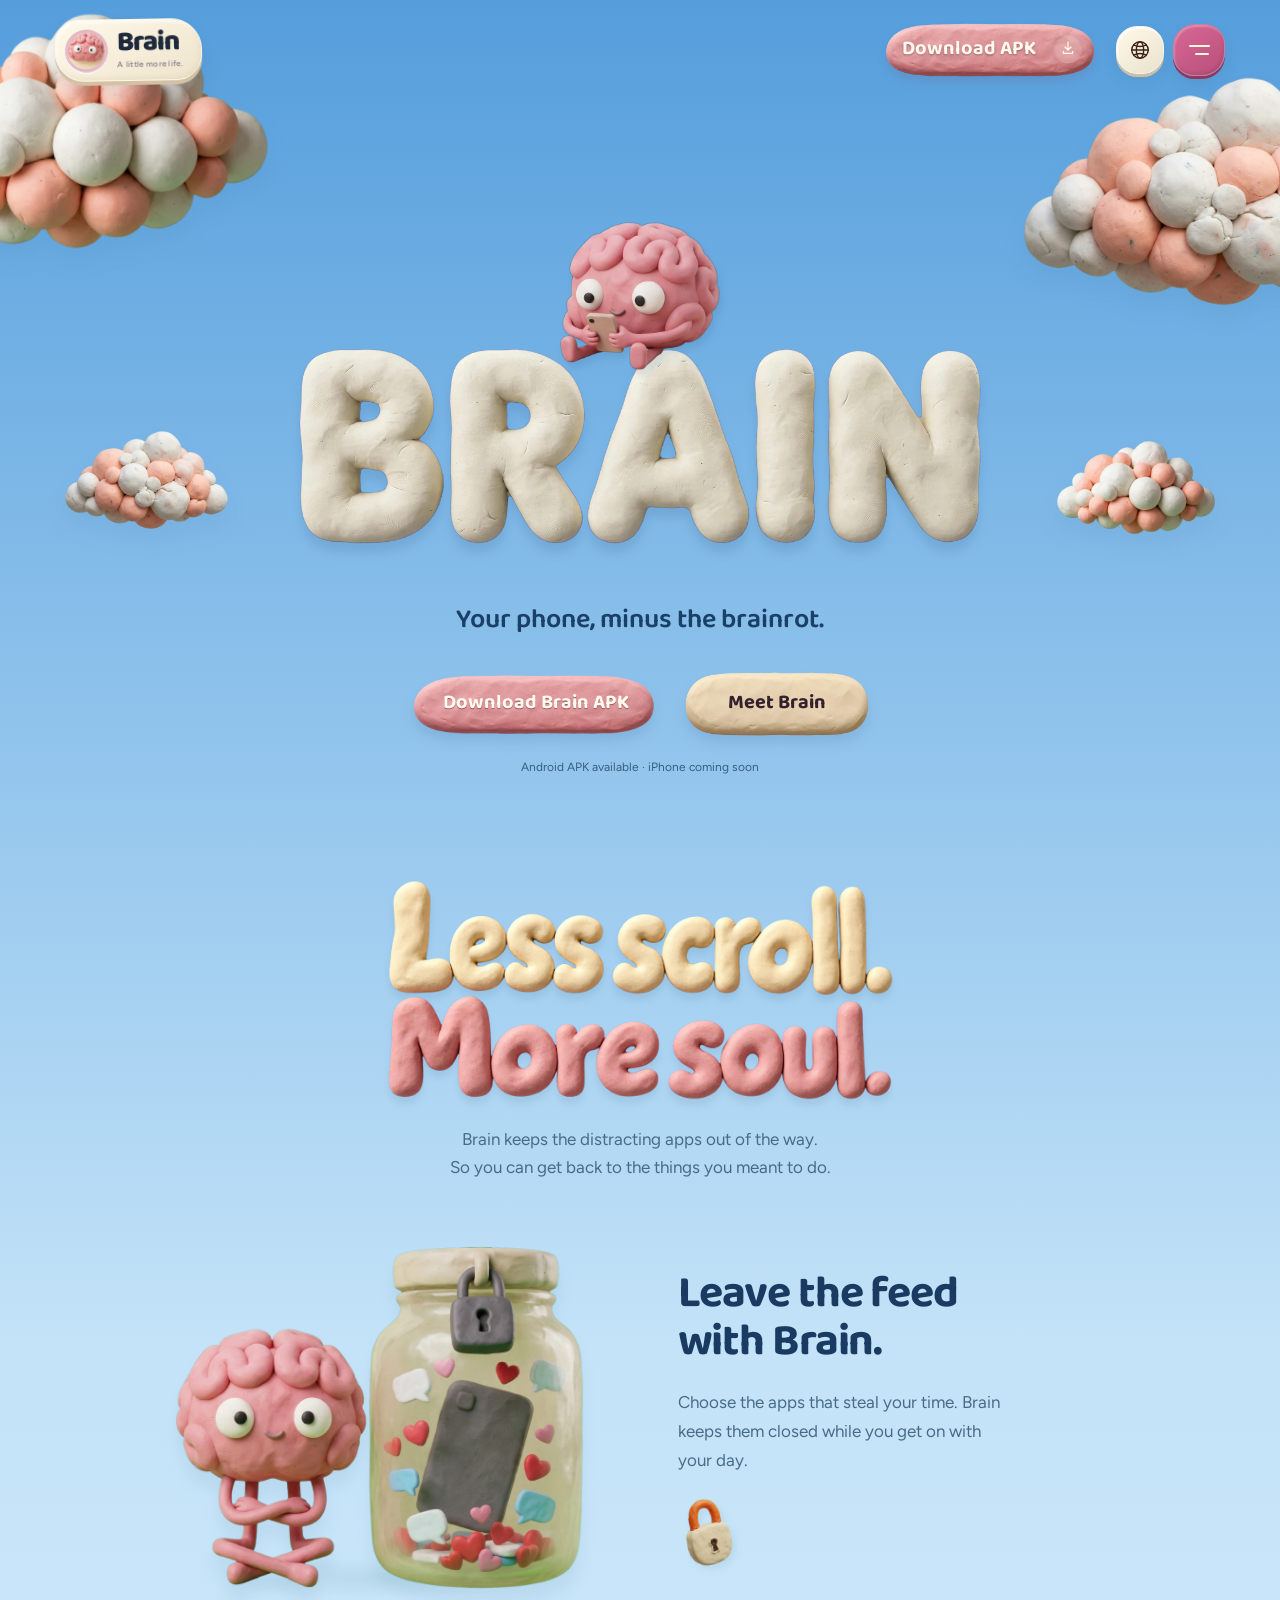
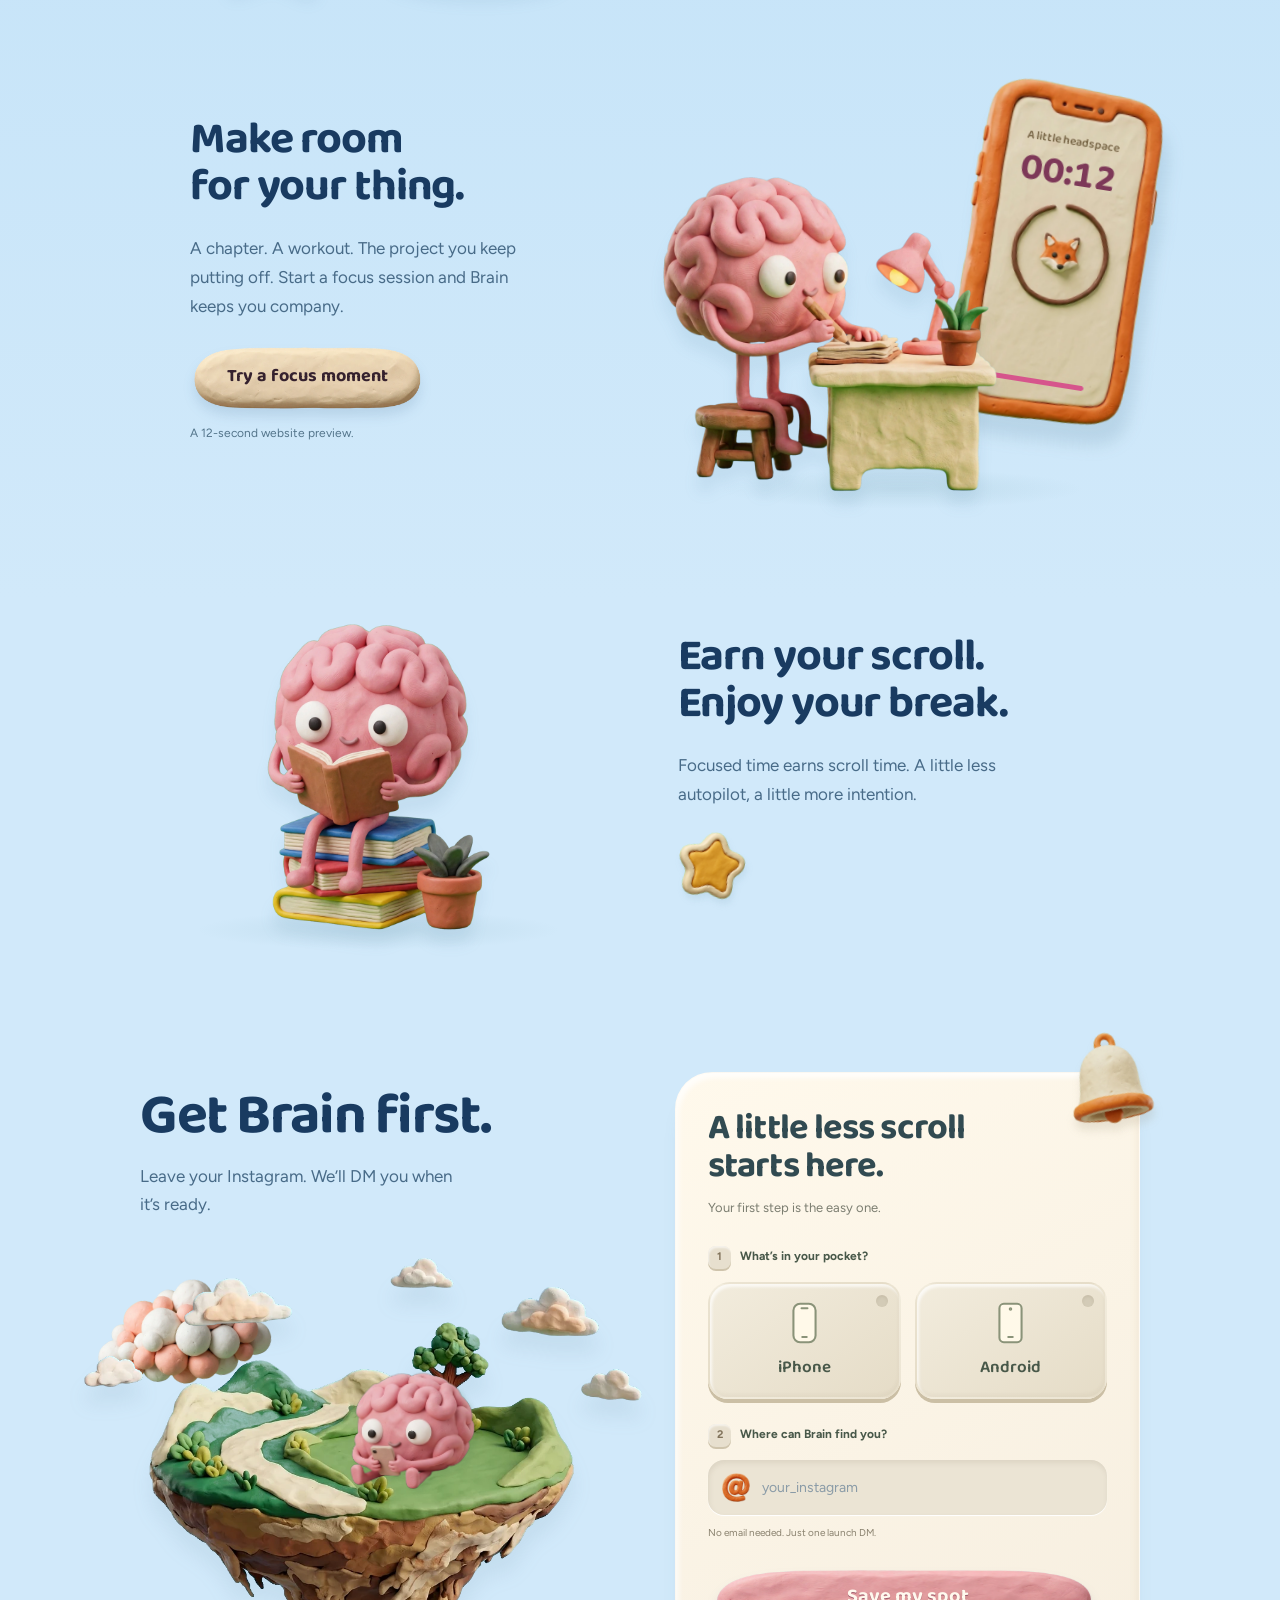
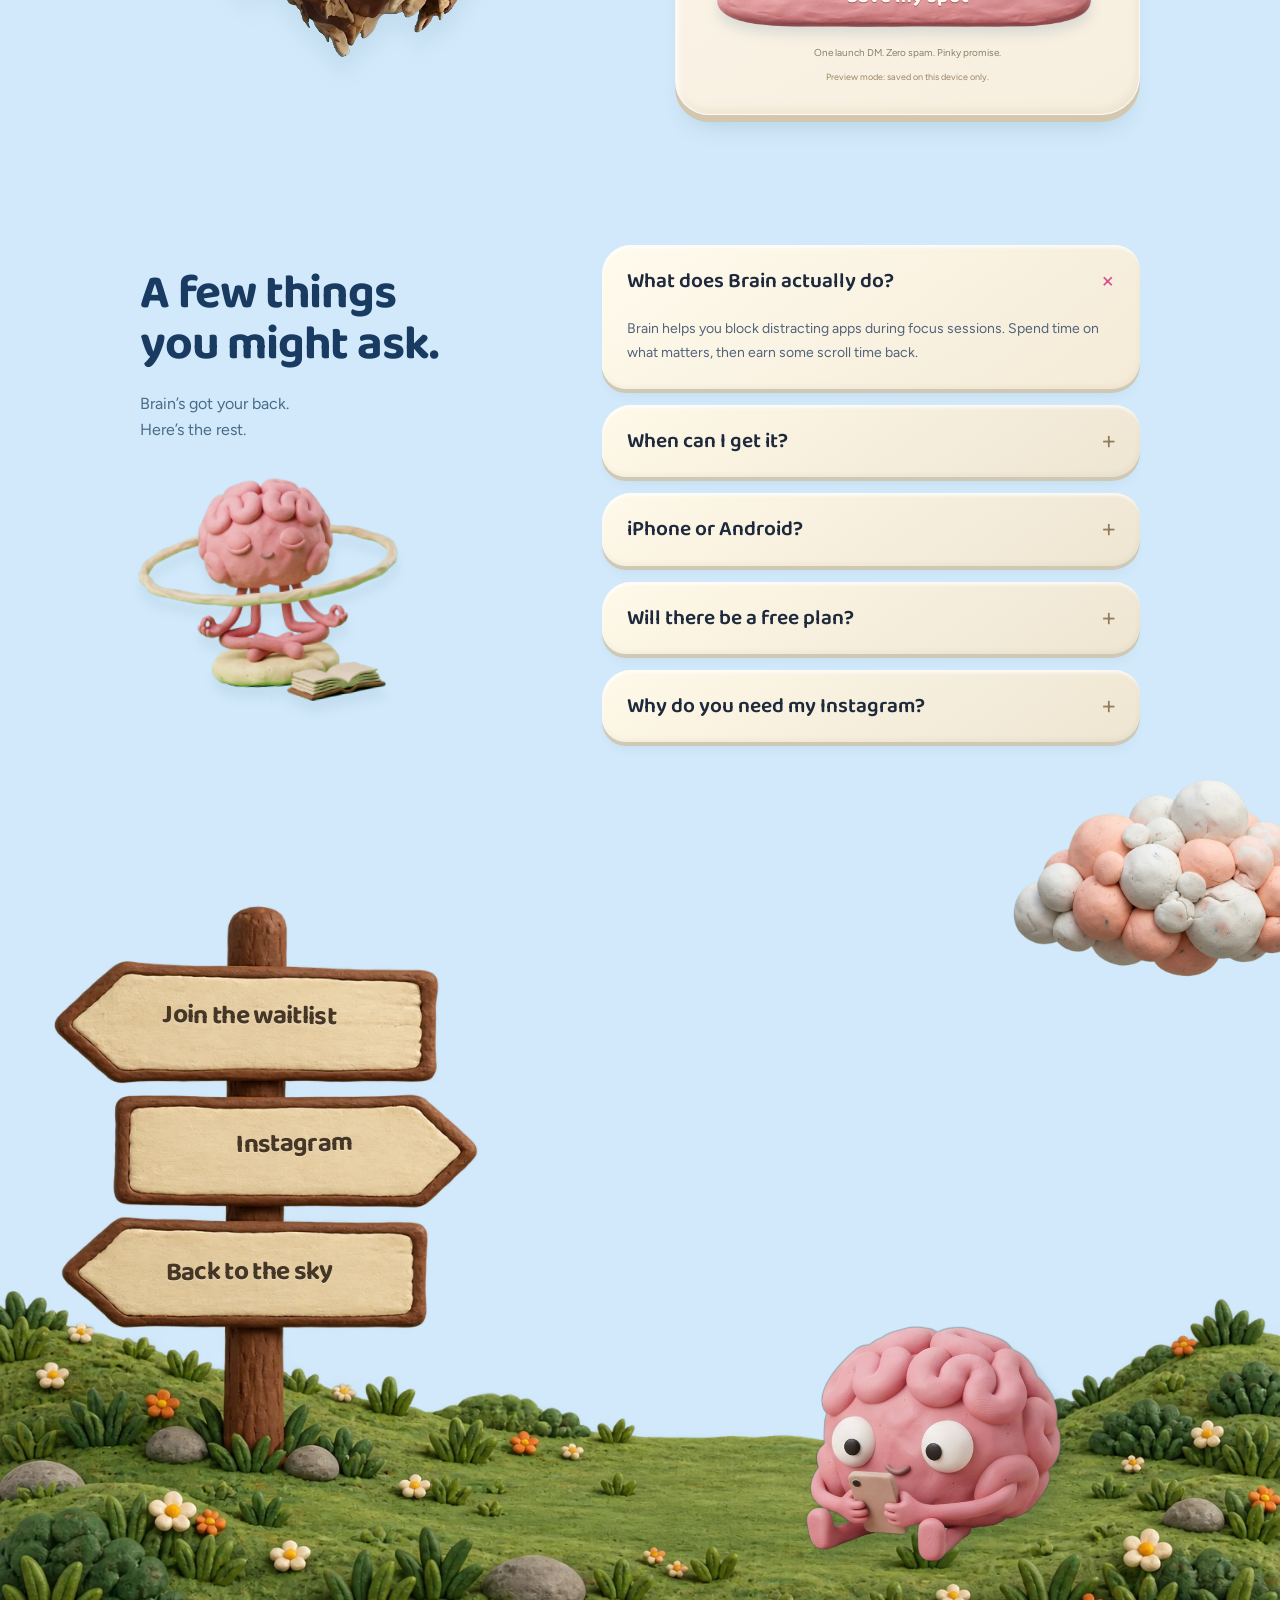
==== brain/index.html @ f7fd5a9a "Add Brain site and Android download page" ====
<!doctype html>
<html lang="en">
<head>
  <meta charset="utf-8">
  <meta name="viewport" content="width=device-width, initial-scale=1, viewport-fit=cover">
  <meta name="theme-color" content="#559edc">
  <title>Brain — Your phone, minus the brainrot.</title>
  <meta name="description" content="Meet Brain, your cute clay companion for mindful phone use. Keep your brain clean, put distracting apps away, and earn your scroll time back.">
  <link rel="icon" href="favicon.ico" sizes="16x16 32x32 48x48">
  <link rel="icon" type="image/png" sizes="32x32" href="assets/favicon-32.png">
  <link rel="icon" type="image/png" sizes="16x16" href="assets/favicon-16.png">
  <link rel="apple-touch-icon" sizes="180x180" href="assets/apple-touch-icon.png">
  <link rel="manifest" href="site.webmanifest">
  <link rel="alternate" hreflang="en" href="index.html">
  <link rel="alternate" hreflang="ar" href="ar.html">
  <meta property="og:type" content="website">
  <meta property="og:site_name" content="Brain">
  <meta property="og:title" content="Brain — Less scroll. More soul.">
  <meta property="og:description" content="Meet your clay companion for mindful phone use. Put distracting apps away, keep your brain clean, and earn your scroll time back.">
  <meta property="og:locale" content="en_US">
  <meta property="og:locale:alternate" content="ar_QA">
  <meta property="og:image" content="assets/opengraph-lets-make-it-more-pro-for-the-brain-pose.jpg">
  <meta property="og:image:type" content="image/jpeg">
  <meta property="og:image:width" content="1200">
  <meta property="og:image:height" content="630">
  <meta property="og:image:alt" content="Brain, a smiling clay companion, beside the words Less scroll. More soul. on a sky blue background.">
  <meta name="twitter:card" content="summary_large_image">
  <meta name="twitter:title" content="Brain — Less scroll. More soul.">
  <meta name="twitter:description" content="Your phone, minus the brainrot. Meet your clay companion for mindful phone use.">
  <meta name="twitter:image" content="assets/opengraph-lets-make-it-more-pro-for-the-brain-pose.jpg">
  <link rel="preconnect" href="https://fonts.googleapis.com">
  <link rel="preconnect" href="https://fonts.gstatic.com" crossorigin>
  <link href="https://fonts.googleapis.com/css2?family=Baloo+2:wght@600;700;800&family=Baloo+Bhaijaan+2:wght@600;700;800&family=Noto+Sans+Arabic:wght@400;500;600;700&family=Figtree:wght@400;500;600;700&display=swap" rel="stylesheet">
  <link rel="preload" as="image" href="assets/BRAIN_cutout.png">
  <link rel="preload" as="image" href="assets/pose5.png">
  <link rel="preload" as="image" href="assets/button_pink.png">
  <link rel="preload" as="image" href="assets/button-cream.webp">
  <link rel="stylesheet" href="styles.css">
  <link rel="stylesheet" href="experience.css">
  <link rel="stylesheet" href="arabic.css">
  <link rel="stylesheet" href="navbar.css">
  <link rel="stylesheet" href="motion.css">
  <script src="locale.js" defer></script>
  <script src="app.js" defer></script>
</head>
<body>
<div class="language-wind" id="language-wind" aria-hidden="true"><i></i><i></i><i></i><i></i><i></i><i></i><b></b><b></b><b></b></div>
<a class="skip-link" href="#main">Skip to content</a>
<header class="top-nav" id="site-nav">
  <nav class="nav-shell" aria-label="Main navigation">
    <a class="nav-brand" href="#main"><span class="nav-portrait"><img src="assets/brain-avatar.png" alt="" width="56" height="56"></span><span class="nav-brand-copy"><span class="nav-brand-name">Brain</span><span class="nav-brand-note">A little more life.</span></span></a>
    <div class="nav-panel" id="nav-panel">
      <div class="nav-menu-intro"><span>Good things this way.</span><img src="assets/clay-reward.webp" alt="" width="34" height="34"></div>
      <div class="nav-links">
        <a href="#how"><img class="nav-link-art" src="assets/brain-guard.png" alt="" width="60" height="60"><span>Meet Brain</span></a>
        <a href="#focus-preview"><img class="nav-link-art" src="assets/brain-focus.png" alt="" width="60" height="60"><span>Try focus</span></a>
        <a href="#faq"><img class="nav-link-art" src="assets/brain-meditate-fixed.png" alt="" width="60" height="60"><span>Questions</span></a>
        <a href="../download/"><img class="nav-link-art" src="assets/brain-avatar.png" alt="" width="60" height="60"><span>Download for Android</span></a>
        <a class="nav-social" href="https://instagram.com/brainandpip" target="_blank" rel="noopener noreferrer"><img class="nav-link-art" src="assets/instagram_brain_clay.png" alt="" width="60" height="60"><span>Instagram</span><svg class="nav-external" viewBox="0 0 20 20" aria-hidden="true"><path d="M5 15 15 5M5 5h10v10"/></svg></a>
      </div>
      <a class="nav-cta" href="#join"><span>Join</span><svg viewBox="0 0 24 24" aria-hidden="true"><path d="M5 12h14m-6-6 6 6-6 6"/></svg></a>
      <p class="nav-menu-note"><span aria-hidden="true"></span>Android APK available · iPhone coming soon</p>
    </div>
    <a class="nav-cta nav-quick-join" href="../download/"><span>Download APK</span><svg viewBox="0 0 24 24" aria-hidden="true"><path d="M12 3v12m0 0 4.5-4.5M12 15l-4.5-4.5M5 17v3h14v-3"/></svg></a>
    <div class="nav-tools">
      <button class="language-switch" type="button" id="language-switch" aria-label="Switch to Arabic" title="Switch to Arabic"><svg viewBox="0 0 24 24" fill="none" stroke="currentColor" stroke-width="1.6" stroke-linecap="round" stroke-linejoin="round" aria-hidden="true"><circle cx="12" cy="12" r="9" fill="none" stroke="currentColor"/><ellipse cx="12" cy="12" rx="4" ry="9" fill="none" stroke="currentColor"/><path d="M3 12h18M5 6.5c4 2 10 2 14 0M5 17.5c4-2 10-2 14 0" fill="none" stroke="currentColor"/></svg></button>
      <button class="nav-toggle" id="nav-toggle" type="button" aria-expanded="false" aria-controls="nav-panel" aria-label="Menu"><span></span><span></span></button>
    </div>
  </nav>
</header>
<main id="main">
  <section class="intro" aria-labelledby="hero-title">
    <img class="intro-cloud cloud-a" src="assets/cloud1.webp" alt="" width="380" height="220">
    <img class="intro-cloud cloud-b" src="assets/cloud2.webp" alt="" width="380" height="220">
    <img class="intro-cloud cloud-c" src="assets/cloud2.webp" alt="" width="230" height="140">
    <img class="intro-cloud cloud-d" src="assets/cloud1.webp" alt="" width="230" height="140">
    <div class="intro-content">
      <div class="intro-scene">
        <img class="intro-brain" src="assets/pose5.png" alt="Brain, the smiling clay companion" width="560" height="723">
        <h1 id="hero-title"><img src="assets/BRAIN_cutout.png" alt="Brain" width="1142" height="384"></h1>
      </div>
      <p class="intro-line">Your phone, minus the brainrot.</p>
      <div class="intro-actions"><a class="clay-button pink" href="../download/">Download Brain APK</a><a class="clay-button cream" href="#how">Meet Brain</a></div>
      <p class="intro-platforms">Android APK available · iPhone coming soon</p>
    </div>
  </section>

  <section class="story wrap" id="how" aria-labelledby="how-title">
    <div class="story-heading reveal"><h2 class="story-clay-title" id="how-title"><span class="sr-only">Less scroll. More soul.</span><img src="assets/less_more_pink.png" alt="" width="1524" height="675" loading="eager" fetchpriority="low" decoding="async"></h2><p>Brain keeps the distracting apps out of the way.<br> So you can get back to the things you meant to do.</p></div>
    <article class="story-row reveal"><div class="story-art"><img src="assets/brain_jar_nobody.png" alt="Brain guarding a jar of phone distractions" width="867" height="732" loading="eager" fetchpriority="low" decoding="async"></div><div class="story-copy"><h3>Leave the feed<br> with Brain.</h3><p>Choose the apps that steal your time. Brain keeps them closed while you get on with your day.</p><img class="story-prop prop-lock" src="assets/clay-lock.webp" alt="" width="578" height="854" loading="eager" fetchpriority="low" decoding="async"></div></article>
    <article class="story-row story-reverse focus-story reveal" id="focus-preview">
      <div class="story-art focus-stage"><img class="focus-desk" src="assets/brain-focus.png" alt="Brain writing in a notebook at a clay desk" width="776" height="664" loading="eager" fetchpriority="low" decoding="async"><div class="demo-phone"><img src="assets/phone.webp" alt="A clay phone showing an illustrative focus preview" width="440" height="800" loading="eager" fetchpriority="low" decoding="async"><span class="phone-caption">A little headspace</span><output class="phone-time" id="focus-time" aria-live="off" aria-label="12 seconds remaining">00:12</output><div class="phone-progress" aria-hidden="true"><span id="focus-progress"></span></div></div></div>
      <div class="story-copy"><h3>Make room<br> for your thing.</h3><p>A chapter. A workout. The project you keep putting off. Start a focus session and Brain keeps you company.</p><button class="clay-button cream focus-button" id="focus-start" type="button">Try a focus moment</button><p class="focus-status" id="focus-status" role="status">A 12-second website preview.</p></div>
    </article>
    <article class="story-row reveal"><div class="story-art"><img src="assets/brain-read-final.png" alt="Brain taking a break with a book" width="928" height="676" loading="eager" fetchpriority="low" decoding="async"></div><div class="story-copy"><h3>Earn your scroll.<br> Enjoy your break.</h3><p>Focused time earns scroll time. A little less autopilot, a little more intention.</p><img class="story-prop prop-star" src="assets/clay-reward.webp" alt="" width="754" height="748" loading="eager" fetchpriority="low" decoding="async"></div></article>
  </section>

  <section class="join-section wrap" id="join" aria-labelledby="join-title">
    <div class="join-art" aria-hidden="true">
      <div class="parrot-guide">
        <div class="parrot-flight">
          <div class="parrot-sprite"></div>
        </div>
        <span class="parrot-spark spark-one">✦</span>
        <span class="parrot-spark spark-two">✧</span>
      </div>
      <img class="join-island" src="assets/hero-clay-world.webp" alt="" width="930" height="664" loading="eager" fetchpriority="low" decoding="async">
      <img class="join-brain" src="assets/pose5.png" alt="" width="690" height="918" loading="eager" fetchpriority="low" decoding="async">
      <img class="join-cloud" src="assets/cloud1.webp" alt="" width="380" height="220" loading="eager" fetchpriority="low" decoding="async">
    </div>
    <div class="join-heading reveal"><h2 id="join-title">Get Brain first.</h2><p>Leave your Instagram. We’ll DM you when it’s ready.</p></div>
    <div class="join-form join-card reveal">
      <img class="join-bell" src="assets/bell.webp" alt="" width="110" height="110" loading="eager" fetchpriority="low" decoding="async">
      <form id="wl" novalidate>
        <h3 class="join-card-title">A little less scroll<br> starts here.</h3>
        <p class="form-intro">Your first step is the easy one.</p>
        <fieldset class="platforms"><legend><span class="field-number">1</span> What’s in your pocket?</legend>
          <label class="platform"><input type="radio" name="platform" value="ios" required><span class="platform-surface"><svg viewBox="0 0 42 58" aria-hidden="true"><rect x="6" y="3" width="30" height="52" rx="9"/><path d="M17 9h8M18 48h6"/></svg><span>iPhone</span><span class="radio-mark" aria-hidden="true"></span></span></label>
          <label class="platform"><input type="radio" name="platform" value="android" required><span class="platform-surface"><svg viewBox="0 0 42 58" aria-hidden="true"><rect x="6" y="3" width="30" height="52" rx="6"/><circle cx="21" cy="10" r="1"/><path d="M18 48h6"/></svg><span>Android</span><span class="radio-mark" aria-hidden="true"></span></span></label>
        </fieldset>
        <label class="field-label" for="ig"><span class="field-number">2</span> Where can Brain find you?</label>
        <div class="handle"><img src="assets/at.webp" alt="" width="42" height="42" loading="eager" fetchpriority="low" decoding="async"><input id="ig" dir="ltr" name="instagram" type="text" autocomplete="off" autocapitalize="off" spellcheck="false" maxlength="31" placeholder="your_instagram" aria-describedby="hint" required></div>
        <p class="hint" id="hint" aria-live="polite">No email needed. Just one launch DM.</p>
        <div class="honeypot" aria-hidden="true"><label for="website">Website</label><input id="website" name="website" tabindex="-1" autocomplete="off"></div>
        <button class="clay-button pink submit-button" id="go" type="submit">Save my spot</button>
        <p class="form-fine">One launch DM. Zero spam. Pinky promise.</p>
        <p class="preview-notice" id="preview-notice" hidden>Preview mode: saved on this device only.</p>
      </form>
      <div class="done" id="done" hidden tabindex="-1"><img src="assets/pose5.png" alt="Brain celebrating" width="690" height="918" loading="eager" fetchpriority="low" decoding="async"><h3 id="done-title">You’re on the list!</h3><p id="done-description"></p><a class="clay-button pink" href="https://instagram.com/brainandpip" target="_blank" rel="noopener noreferrer">Follow the build</a><button class="text-link" id="join-another" type="button">Use another username</button></div>
    </div>
  </section>

  <section class="faq wrap reveal" id="faq" aria-labelledby="faq-title">
    <div class="faq-intro"><h2 id="faq-title">A few things<br> you might ask.</h2><p>Brain’s got your back.<br> Here’s the rest.</p><img src="assets/brain-meditate-fixed.png" alt="Brain sitting quietly in meditation" width="731" height="662" loading="eager" fetchpriority="low" decoding="async"></div>
    <div class="faq-list">
      <details open><summary>What does Brain actually do?</summary><p>Brain helps you block distracting apps during focus sessions. Spend time on what matters, then earn some scroll time back.</p></details>
      <details><summary>When can I get it?</summary><p>We’re building Brain now. Join the waitlist and we’ll DM you when your version is ready. You can follow the build at <a href="https://instagram.com/brainandpip" target="_blank" rel="noopener noreferrer">@brainandpip</a>.</p></details>
      <details><summary>iPhone or Android?</summary><p>Both are in the works. Pick your phone when you join so we can let you know when your version launches.</p></details>
      <details><summary>Will there be a free plan?</summary><p>Yes. We’ll share the details closer to launch, including a launch perk for early waitlist members.</p></details>
      <details><summary>Why do you need my Instagram?</summary><p>Just to send you a launch DM. No password, no email, and no stream of marketing messages.</p></details>
    </div>
  </section>
</main>
<footer class="outro" id="footer" aria-label="Brain footer">
  <div class="outro-scene">
    <img class="outro-cloud" src="assets/cloud2.webp" alt="" width="300" height="180" loading="eager" fetchpriority="low" decoding="async">
    <img class="meadow" src="assets/outro-meadow.webp" alt="A handmade clay meadow with flowers and a wooden signpost" width="1536" height="1024" loading="eager" fetchpriority="low" decoding="async">
    <nav class="signpost" aria-label="Footer navigation"><a class="sign-link sign-one" href="#join">Join the waitlist</a><a class="sign-link sign-two" href="https://instagram.com/brainandpip" target="_blank" rel="noopener noreferrer">Instagram</a><a class="sign-link sign-three" href="#main">Back to the sky</a></nav>
    <img class="outro-brain" src="assets/pose5.png" alt="Brain waving goodbye from the meadow" width="690" height="918" loading="eager" fetchpriority="low" decoding="async">
    <p class="copyright">© 2026 Brain</p>
  </div>
</footer>
</body>
</html>
---- brain/styles.css ----
:root {
  --ink: #193b61;
  --muted: #486b88;
  --display: 'Baloo 2', 'Bricolage Grotesque', 'Trebuchet MS', sans-serif;
  --body: 'Figtree', 'Segoe UI', sans-serif;
}
* { box-sizing: border-box; }
html { scroll-behavior: smooth; scroll-padding-top: 35px; }
body { margin: 0; color: var(--ink); font: 17px/1.65 var(--body); background: linear-gradient(180deg, #559edc 0, #8cc1eb 680px, #c4e3f8 1350px, #d1e9fa 2200px, #d1e9fa 100%); }
img { display: block; max-width: 100%; height: auto; }
a { color: inherit; }
button, input { font: inherit; }
button, a, input, summary { -webkit-tap-highlight-color: transparent; }
button { cursor: pointer; }
h1, h2, h3, p { margin: 0; }
h2, h3 { font-family: var(--display); font-weight: 800; letter-spacing: -.045em; line-height: 1.08; text-wrap: balance; }
h2 { font-size: clamp(38px, 4.4vw, 59px); }
h3 { font-size: clamp(32px, 3.5vw, 46px); }
p { color: var(--muted); }
a:focus-visible, button:focus-visible, input:focus-visible, summary:focus-visible { outline: 3px solid #173b61; outline-offset: 6px; }
[hidden] { display: none !important; }
.wrap { width: min(1000px, calc(100% - 80px)); margin-inline: auto; }
.skip-link { position: fixed; z-index: 20; top: 10px; inset-inline-start: 10px; padding: 9px 16px; background: #fff5e3; transform: translateY(-170%); border-radius: 12px; color: #193c62; font-weight: 700; text-decoration: none; box-shadow: 0 4px 10px rgba(0,0,0,0.12); }
.skip-link:focus { transform: none; }
.top-nav { position: absolute; z-index: 5; top: 25px; right: 36px; }
.top-nav nav { display: flex; gap: 25px; }
.top-nav a { text-decoration: none; font-size: 13px; font-weight: 700; color: #193c62; }
.top-nav a:hover { text-decoration: underline; text-underline-offset: 5px; }

/* One clay shape per button, with ordinary live text on top. */
.clay-button { display: inline-flex; justify-content: center; align-items: center; min-height: 67px; padding: 15px 35px 20px; min-width: 190px; color: var(--ink); font-size: 17px; font-weight: 800; line-height: 1.2; text-align: center; text-decoration: none; border: 0; border-radius: 999px; background-color: transparent; background-repeat: no-repeat; background-position: center; background-size: 100% 100%; filter: drop-shadow(0 8px 6px #25517c22); transition: transform .18s ease-out, filter .18s; }
.clay-button.pink { color: #fff9ee; background-image: url('assets/button_pink.png'); text-shadow: 0 1px 2px rgba(80, 20, 50, 0.4); }
.clay-button.cream { background-image: url('assets/button-cream.webp'); color: #35212e; }
.clay-button:hover { transform: translateY(-3px); filter: drop-shadow(0 11px 7px #25517c28); }
.clay-button:active { transform: translateY(2px) scale(.98); filter: drop-shadow(0 3px 3px #25517c22); }
.clay-button:disabled { cursor: wait; opacity: .65; }

/* A quiet opening: wordmark, Brain, clouds, and two choices. */
.intro { min-height: 850px; position: relative; padding: 70px 30px 90px; text-align: center; isolation: isolate; overflow: hidden; }
.intro-content { width: min(780px, 100%); margin: auto; position: relative; z-index: 1; }
.intro-scene { height: 440px; position: relative; margin-inline: auto; }
.intro-scene h1 { position: absolute; bottom: 0; width: 100%; filter: drop-shadow(0 10px 5px #416e9c35); }
.intro-scene h1 img { margin: 0 auto; max-height: 280px; width: auto; max-width: 90%; object-fit: contain; }
.intro-brain { position: absolute; bottom: 205px; left: 51%; translate: -50% 0; width: 160px; z-index: 1; filter: drop-shadow(3px 6px 3px #385c7b25); }
.intro-line { margin-top: 34px; font-weight: 700; font-size: 23px; color: #1b4068; }
.intro-actions { display: flex; justify-content: center; gap: 18px; margin-top: 28px; }
.intro-actions .pink { min-width: 237px; }
.intro-platforms { font-size: 12px; margin-top: 20px; color: #375e80; }
.intro-cloud { position: absolute; pointer-events: none; z-index: 0; animation: cloud-drift 14s ease-in-out infinite alternate; filter: drop-shadow(0 14px 10px #38679316); }
.cloud-a { width: clamp(230px, 31vw, 470px); left: -130px; top: 15px; transform: rotate(-8deg); }
.cloud-b { width: clamp(230px, 30vw, 440px); right: -125px; top: 75px; animation-delay: -5s; }
.cloud-c { width: 165px; left: 5%; top: 430px; animation-delay: -8s; }
.cloud-d { width: 160px; right: 5%; top: 440px; animation-delay: -2s; }

/* The story lives in the sky, without panels around every scene. */
.story { padding-top: 65px; }
.story-heading { text-align: center; margin-bottom: 55px; }
.story-heading p { margin-top: 24px; font-size: 17px; }
.story-row { display: grid; grid-template-columns: 1fr 1fr; align-items: center; gap: 90px; padding: 50px 15px; min-height: 405px; }
.story-art { display: grid; place-items: center; }
.story-art img { width: 100%; max-width: 385px; max-height: 345px; object-fit: contain; filter: drop-shadow(0 15px 7px #41759218); }
.story-copy p { margin-top: 23px; max-width: 325px; font-size: 17px; line-height: 1.7; }
.story-reverse .story-art { order: 2; }
.story-reverse .story-copy { order: 1; padding-left: 35px; }

/* An open form: labels and inputs, no buttons inside a raised card. */
.join-section { padding-top: 115px; padding-bottom: 100px; }
.join-heading { text-align: center; }
.join-heading p { font-size: 17px; margin-top: 20px; }
.join-form { max-width: 410px; margin: 43px auto 0; }
.platforms { padding: 0; margin: 0 0 27px; border: 0; }
.platforms legend, .field-label { font-size: 14px; font-weight: 700; margin-bottom: 13px; padding: 0; }
.platform-options { display: flex; gap: 34px; }
.platform-options label { display: inline-flex; align-items: center; gap: 9px; cursor: pointer; font-size: 15px; }
.platform-options input { width: 18px; height: 18px; accent-color: #d6558c; margin: 0; cursor: pointer; }
.field-label { display: block; }
.handle { display: flex; align-items: center; gap: 10px; padding: 14px 17px; border-radius: 16px; background: #fff9edc9; box-shadow: inset 0 2px 4px #547b9120; border: 1px solid #fff7; }
.handle img { width: 29px; height: 29px; object-fit: contain; }
.handle input { background: none; border: 0; outline: 0; min-width: 0; width: 100%; color: var(--ink); font-size: 16px; }
.handle input::placeholder { color: #8a9ba7; }
.handle:focus-within { outline: 2px solid #d6558c; outline-offset: 2px; }
.handle:has(input[aria-invalid=true]) { outline: 2px solid #a6402b; }
.hint { font-size: 12px; min-height: 20px; margin: 10px 0 26px; }
.hint.err { color: #a03e29; }
.submit-button { display: flex; margin-inline: auto; min-width: 235px; }
.preview-notice { font-size: 11px; text-align: center; margin-top: 16px; }
.honeypot { position: absolute; inset-inline-start: 0; inset-block-start: 0; width: 1px; height: 1px; padding: 0; border: 0; overflow: hidden; clip-path: inset(50%); white-space: nowrap; }
.done { text-align: center; outline: 0; }
.done > img { height: 140px; width: auto; margin: 0 auto 23px; }
.done h3 { font-size: 34px; }
.done p { font-size: 15px; margin-top: 18px; margin-bottom: 24px; }
.text-link { display: block; background: none; border: 0; padding: 0; color: var(--muted); text-decoration: underline; text-underline-offset: 4px; font-size: 12px; margin: 20px auto 0; }

.faq { max-width: 700px; padding-top: 20px; padding-bottom: 55px; }
.faq h2 { text-align: center; font-size: 39px; margin-bottom: 35px; }
.faq-list details { border-bottom: 1px solid #83adc84d; }
.faq-list summary { cursor: pointer; list-style: none; font-weight: 700; padding: 20px 27px 20px 0; font-size: 16px; position: relative; }
.faq-list summary::-webkit-details-marker { display: none; }
.faq-list summary::after { content: '+'; position: absolute; right: 0; top: 17px; font-size: 23px; font-weight: 400; }
.faq-list details[open] summary::after { content: '−'; }
.faq-list details > p { font-size: 15px; padding-bottom: 23px; max-width: 600px; }

/* Real links laid over the three blank clay signs. */
.outro { overflow: hidden; }
.outro-scene { width: 100%; max-width: 1800px; margin-inline: auto; position: relative; aspect-ratio: 1536 / 1024; }
.meadow { width: 100%; height: 100%; position: absolute; inset: 0; object-fit: contain; }
.outro-line { position: absolute; z-index: 1; top: 9%; right: 20%; color: var(--ink); font-family: var(--display); font-size: clamp(29px, 4vw, 60px); font-weight: 700; letter-spacing: -.035em; }
.outro-cloud { position: absolute; top: 0; right: -5%; width: 26%; animation: cloud-drift 16s ease-in-out infinite alternate; }
.signpost { position: absolute; inset: 0; }
.sign-link { display: flex; justify-content: center; align-items: center; position: absolute; width: 28%; height: 12%; left: 5.5%; font-size: clamp(14px, 1.65vw, 26px); font-weight: 800; color: #332c23; text-decoration: none; padding: 0 15px; text-align: center; transition: color .15s; }
.sign-link:hover { color: #d6558c; }
.sign-one { top: 22%; }
.sign-two { top: 37%; left: 9%; }
.sign-three { top: 52%; }
.outro-brain { position: absolute; width: 20%; bottom: 8%; right: 17%; filter: drop-shadow(8px 12px 4px #284a332d); }
.copyright { position: absolute; z-index: 2; bottom: 1.5%; left: 50%; translate: -50% 0; color: #e8f0db; font-size: 11px; text-shadow: 0 1px 2px #31512d; white-space: nowrap; }
.reveal { opacity: 1; }
.js-motion .reveal { opacity: 0; transform: translateY(18px); transition: opacity .65s ease, transform .65s ease; }
.js-motion .reveal.is-visible { opacity: 1; transform: none; }
@keyframes cloud-drift { from { translate: -9px 0; } to { translate: 9px -5px; } }

@media (min-width: 1600px) { .intro { min-height: 950px; padding-top: 100px; }.intro-scene { height: 460px; }.intro-content { width: 850px; }.intro-brain { bottom: 230px; width: 180px; } }
@media (max-width: 1000px) {
  .intro { min-height: 800px; padding-top: 90px; }
  .intro-content { width: 680px; }
  .intro-scene { height: 390px; }
  .intro-brain { width: 148px; bottom: 182px; }
  .cloud-a { left: -170px; top: 10px; }.cloud-b { right: -160px; top: 80px; }
  .cloud-c { left: -35px; top: 390px; width: 140px; }.cloud-d { right: -35px; top: 400px; width: 130px; }
  .story-row { gap: 55px; padding-inline: 0; min-height: 370px; }
  .story-art img { max-height: 305px; }
  .story-reverse .story-copy { padding-left: 10px; }
  .story-copy p { font-size: 16px; }
  .outro-line { right: 15%; }
}
@media (max-width: 700px) {
  .wrap { width: calc(100% - 44px); }
  .top-nav { top: 20px; right: 23px; }.top-nav a { font-size: 12px; }.top-nav nav { gap: 22px; }
  .intro { min-height: 680px; padding: 76px 24px 65px; }
  .intro-content { width: 560px; }
  .intro-scene { height: 310px; }
  .intro-brain { width: 123px; bottom: clamp(105px, 24vw, 151px); }
  .intro-line { font-size: 20px; margin-top: 30px; }
  .intro-actions { gap: 11px; margin-top: 24px; }
  .clay-button { min-height: 61px; min-width: 155px; font-size: 15px; padding: 13px 28px 18px; }
  .intro-actions .pink { min-width: 205px; }
  .cloud-a { width: 250px; left: -150px; top: 0; }.cloud-b { width: 250px; right: -155px; top: 65px; }
  .cloud-c { width: 105px; left: -43px; top: 365px; }.cloud-d { width: 105px; right: -43px; top: 375px; }
  .story { padding-top: 45px; }.story-heading { margin-bottom: 25px; }.story-heading p { font-size: 15px; }
  .story-row { gap: 33px; min-height: 320px; padding-block: 40px; }.story-art img { max-height: 250px; }
  .story-copy h3 { font-size: 32px; }.story-copy p { font-size: 14px; margin-top: 17px; }
  .join-section { padding-top: 80px; padding-bottom: 75px; }.join-heading p { font-size: 15px; }
  .faq { padding-bottom: 35px; }.faq h2 { font-size: 34px; }
  .outro-scene { width: 130%; max-width: none; margin-left: -15%; }
  .outro-line { right: 19%; top: 6%; font-size: 33px; }
  .sign-link { font-size: 15px; }
  .outro-brain { width: 22%; right: 19%; }
  .outro-cloud { right: 4%; }
}
@media (max-width: 480px) {
  .top-nav { right: 20px; }.top-nav a { font-size: 11px; }
  .intro { min-height: 640px; padding-top: 85px; padding-inline: 25px; padding-bottom: 55px; }
  .intro-scene { height: 255px; }
  .intro-brain { width: 118px; bottom: 93px; }
  .intro-line { font-size: 18px; margin-top: 29px; }
  .intro-actions { flex-wrap: wrap; gap: 10px; }
  .clay-button { min-height: 58px; min-width: 137px; font-size: 14px; padding: 12px 23px 17px; }
  .intro-actions .pink { min-width: 185px; }.intro-actions .cream { min-width: 128px; }
  .intro-platforms { font-size: 10px; margin-top: 18px; }
  .cloud-a { left: -175px; top: 7px; }.cloud-b { right: -175px; top: 100px; }
  .cloud-c { width: 95px; left: -48px; top: 325px; }.cloud-d { width: 95px; right: -48px; top: 340px; }
  .story { padding-top: 25px; }.story-heading h2 { font-size: 37px; }.story-heading p { font-size: 14px; margin-top: 19px; }.story-heading p br { display: none; }
  .story-row { grid-template-columns: 1fr; gap: 27px; padding-block: 35px 45px; text-align: center; }
  .story-art img { max-width: 275px; max-height: 260px; }
  .story-reverse .story-art, .story-reverse .story-copy { order: initial; padding-left: 0; }
  .story-copy h3 { font-size: 34px; }.story-copy p { max-width: 290px; margin: 17px auto 0; font-size: 15px; }
  .join-section { padding-top: 65px; padding-bottom: 70px; }.join-heading h2 { font-size: 40px; }.join-heading p { font-size: 14px; max-width: 280px; margin-inline: auto; }
  .join-form { margin-top: 34px; width: calc(100% - 20px); }.platform-options { gap: 30px; }.platform-options label { font-size: 14px; }
  .submit-button { min-width: 220px; min-height: 63px; font-size: 16px; }
  .hint { font-size: 11px; }.preview-notice { font-size: 10px; }
  .faq h2 { font-size: 31px; margin-bottom: 24px; }.faq-list summary { font-size: 14px; }.faq-list details > p { font-size: 13px; }
  .outro-scene { width: 160%; margin-left: -29%; margin-top: 15px; }
  .outro-line { top: 5%; right: 24%; font-size: 30px; }
  .sign-link { font-size: 12px; padding-inline: 7px; }
  .outro-brain { right: 23%; width: 23%; }
  .copyright { font-size: 9px; }
}
@media (max-width: 360px) { .intro-actions { flex-direction: column; align-items: center; gap: 7px; }.intro { min-height: 690px; }.intro-brain { bottom: 77px; }.intro-actions .cream { min-width: 185px; }.intro-scene { height: 240px; }.intro-line { font-size: 16px; }.sign-link { font-size: 11px; } }
@media (prefers-reduced-motion: reduce) { html { scroll-behavior: auto; } *, *::before, *::after { animation: none !important; transition: none !important; }.js-motion .reveal { opacity: 1; transform: none; } }
@media (max-width: 700px) { .outro-scene { margin-left: -3%; } .outro-brain { right: 30%; } .outro-line { right: 29%; } .outro-cloud { right: 18%; } }
@media (max-width: 480px) { .outro-scene { margin-left: -5%; } .outro-brain { right: 37%; } .outro-line { right: 41%; font-size: 28px; } .outro-cloud { right: 24%; } .copyright { left: 34%; } }
.intro-content { max-width: 100%; }
---- brain/experience.css ----
/* A fuller clay composition, with fewer pieces of interface. */
:root{--display:'Baloo 2','Trebuchet MS',sans-serif}
h2,h3{letter-spacing:-.025em;line-height:1.06;font-weight:700}
.clay-button{font-family:var(--display);font-weight:700;font-size:20px;padding-top:13px;padding-bottom:18px}
.intro-line{font-family:var(--display);font-size:27px;font-weight:600}
.intro{min-height:800px;padding-bottom:55px}
.story{padding-top:45px}
.story-row{gap:75px;padding-block:36px;min-height:390px}
.story-art{position:relative;isolation:isolate}
.story-art::after{content:'';position:absolute;z-index:-1;bottom:-9px;left:9%;width:82%;height:40px;border-radius:50%;background:radial-gradient(ellipse,#6899a529,transparent 70%)}
.story-art img{max-width:410px;max-height:350px}
.story-copy{position:relative}
.story-copy p{max-width:335px}
.story-prop{width:59px;height:66px;object-fit:contain;margin-top:24px;filter:drop-shadow(3px 5px 3px #507e951b);transform:rotate(-11deg)}
.prop-timer{transform:rotate(9deg)}
.prop-star{width:66px;transform:rotate(13deg)}
.join-section{display:grid;grid-template-columns:1fr 1fr;grid-template-rows:auto 1fr;column-gap:70px;padding-top:95px;padding-bottom:95px;align-items:start}
.join-art{grid-column:1;grid-row:1 / span 2;align-self:center;position:relative;height:440px;isolation:isolate}
.join-island{position:absolute;width:120%;max-width:120%;left:-12%;bottom:5%;filter:drop-shadow(0 18px 9px #557e951a)}
.join-brain{position:absolute;width:27%;left:45%;bottom:49%;transform:rotate(-2deg);filter:drop-shadow(5px 5px 2px #376b3b25)}
.join-cloud{position:absolute;left:-10%;top:6%;width:38%;z-index:-1;transform:rotate(-8deg)}
.join-heading{text-align:left;grid-column:2}
.join-heading h2{font-size:55px}
.join-heading p{font-size:16px;max-width:350px;margin-top:15px}
.join-form{grid-column:2;margin:30px 0 0;width:100%}
.faq{display:grid;grid-template-columns:.85fr 1.15fr;gap:65px;max-width:1000px;padding-top:35px;padding-bottom:35px;align-items:start}
.faq-intro{padding-top:24px}
.faq-intro h2{text-align:left;font-size:48px;margin-bottom:20px}
.faq-intro p{font-size:16px;line-height:1.6}
.faq-intro>img{width:260px;height:240px;object-fit:contain;margin-top:24px;transform:rotate(-5deg);filter:drop-shadow(0 12px 5px #527e9519)}
.faq-list{display:grid;gap:16px}
.faq-list details{border:0;border-radius:29px 25px 28px 24px;background:linear-gradient(145deg,#fff9e9,#eee5d2);box-shadow:inset 1px 3px 3px #ffffffb3,inset -1px -3px 4px #9b876a12,0 4px 0 #cfc8b5,0 12px 14px -10px #5b7d8f2b;overflow:hidden}
.faq-list summary{font-family:var(--display);font-size:21px;line-height:1.25;font-weight:600;padding:23px 50px 23px 25px;color:#1e293b}
.faq-list summary::after{right:23px;top:20px;font-family:var(--body);font-size:25px;font-weight:400;color:#927d5e}
.faq-list details>p{font-size:14px;line-height:1.7;padding:0 28px 24px 25px;color:#52637a}
.faq-list details[open]{background:linear-gradient(145deg,#fffbed,#f4ead7)}
.sign-link{font-family:var(--display);font-size:clamp(17px,2.05vw,31px);font-weight:700;letter-spacing:-.025em;line-height:1.1;color:#463625;text-shadow:0 1px 0 #fff6;transition:transform .18s ease}
.sign-link:hover{color:#d6558c;transform:translateY(-1px);text-decoration:underline;text-underline-offset:5px;text-decoration-thickness:1px}
.sign-one{rotate:.5deg}.sign-two{rotate:-1deg}.sign-three{rotate:-.5deg}
@media(max-width:1000px){.story-row{gap:45px}.join-section{column-gap:45px}.join-art{height:380px}.join-island{bottom:9%}.join-brain{bottom:48%}.faq{gap:40px}.faq-intro h2{font-size:42px}.faq-list summary{font-size:19px}.sign-link{font-size:clamp(17px,2.2vw,27px)}}
@media(max-width:700px){
.intro{min-height:660px}.intro-line{font-size:24px}.clay-button{font-size:18px}
.story-row{gap:30px;min-height:340px}.story-prop{width:46px;height:52px;margin-top:18px}.story-art img{max-height:285px}
.join-section{grid-template-columns:1fr 1fr;column-gap:30px;padding-block:70px}.join-art{height:300px}.join-heading h2{font-size:41px}.join-heading p{font-size:14px}.join-island{width:130%;max-width:130%;left:-15%;bottom:17%}.join-brain{width:30%;bottom:48%}.join-cloud{top:11%}.join-form{margin-top:25px}.platform-options{gap:20px}.platform-options label{font-size:13px}.submit-button{min-width:210px}.hint{font-size:10px}
.faq{grid-template-columns:1fr;gap:25px;padding-top:30px}.faq-intro{position:relative;min-height:160px;padding:0 140px 0 0}.faq-intro h2{font-size:38px;margin-bottom:16px}.faq-intro p{font-size:14px}.faq-intro>img{position:absolute;right:0;top:10px;width:130px;height:140px;margin:0}.faq-list{gap:15px}.faq-list summary{font-size:20px;padding:21px 48px 21px 24px}.sign-link{font-size:19px}
}
@media(max-width:480px){
.intro-line{font-size:21px}.intro{min-height:630px}.clay-button{font-size:17px}
.story-row{padding-block:28px 34px;gap:22px}.story-copy h3{font-size:37px}.story-copy p{font-size:15px}.story-prop{width:49px;height:53px;margin:17px auto 0}.story-art img{max-height:270px}.story-heading h2{font-size:39px}
.join-section{grid-template-columns:1fr;padding-top:65px;padding-bottom:65px;column-gap:0}.join-heading{grid-column:1;grid-row:1;text-align:center}.join-heading h2{font-size:44px}.join-heading p{margin-inline:auto;max-width:290px}.join-art{grid-column:1;grid-row:2;height:265px;width:310px;max-width:100%;justify-self:center;margin-top:12px}.join-island{width:100%;max-width:100%;left:0;bottom:0}.join-brain{width:27%;left:45%;bottom:43%}.join-cloud{width:31%;left:0;top:9%}.join-form{grid-column:1;grid-row:3;max-width:340px;width:calc(100% - 18px);justify-self:center;margin-top:17px}.platform-options{gap:30px}.platform-options label{font-size:14px}.hint{font-size:11px}.submit-button{font-size:19px}
.faq{padding-top:15px;gap:20px}.faq-intro{min-height:145px;padding-right:115px}.faq-intro h2{font-size:34px}.faq-intro h2 br{display:none}.faq-intro p{font-size:13px}.faq-intro>img{width:110px;height:130px;top:5px}.faq-list summary{font-size:18px;padding:20px 45px 20px 20px}.faq-list summary::after{right:19px;top:17px}.faq-list details>p{font-size:13px;padding:0 21px 21px 20px}.sign-link{font-size:16px}
}
@media(max-width:360px){.intro{min-height:680px}.intro-line{font-size:19px}.faq-intro{padding-right:100px}.faq-intro h2{font-size:30px}.faq-intro>img{width:95px}.sign-link{font-size:14px}}
/* Product detail is part of the scene, not another panel. */
.focus-story{min-height:480px;padding-block:55px}
.focus-stage{min-height:420px;align-self:stretch;position:relative}
.focus-stage>img.focus-desk{position:absolute;left:-35px;bottom:5px;width:83%;max-width:390px;max-height:340px;object-fit:contain;z-index:2}
.demo-phone{position:absolute;right:-9px;top:0;width:190px;transform:rotate(9deg);transform-origin:50% 80%;filter:drop-shadow(9px 20px 8px #43738729);transition:transform .7s cubic-bezier(.2,.8,.2,1)}
.demo-phone>img{width:100%;max-height:none;filter:none}
.phone-caption{position:absolute;top:15%;left:12%;right:12%;text-align:center;font:600 12px/1.2 var(--display);color:#7a6849}
.phone-time{position:absolute;top:21%;left:11%;right:11%;text-align:center;font:700 38px/1 var(--display);color:#7d3858;letter-spacing:-.03em;font-variant-numeric:tabular-nums}
.phone-progress{position:absolute;bottom:12%;left:24%;width:52%;height:5px;background:#d8ceb4;border-radius:6px;overflow:hidden}
.phone-progress>span{display:block;width:100%;height:100%;border-radius:6px;background:#d6558c;transform-origin:left}
.focus-button{margin-top:26px;min-width:235px;min-height:65px;font-size:18px}
.story-copy>p.focus-status{margin-top:13px;font-size:12px;line-height:1.6;min-height:39px;max-width:310px;color:#54758b}
.focus-stage.is-focusing .demo-phone{transform:rotate(0) translateY(-6px)}
.intro-scene h1{animation:wordmark-arrive .9s cubic-bezier(.2,.75,.2,1) both}
.intro-brain{animation:brain-arrive 1.05s cubic-bezier(.2,.8,.2,1) both}
@keyframes wordmark-arrive{from{opacity:0;transform:translateY(14px) scale(.985)}to{opacity:1;transform:none}}
@keyframes brain-arrive{from{opacity:0;transform:translateY(-12px)}to{opacity:1;transform:none}}
@media(max-width:1000px){.focus-stage>img.focus-desk{left:-25px;width:80%}.demo-phone{width:165px;right:-10px;top:20px}.phone-time{font-size:33px}.phone-caption{font-size:10px}.focus-story{min-height:440px}.focus-stage{min-height:390px}}
@media(max-width:700px){.focus-story{min-height:410px;padding-block:40px}.focus-stage{min-height:360px}.focus-stage>img.focus-desk{left:-20px;width:85%;bottom:25px}.demo-phone{width:135px;right:-6px;top:18px}.phone-time{font-size:27px}.phone-caption{font-size:8px}.focus-button{min-width:210px;font-size:16px;min-height:60px}.story-copy>p.focus-status{font-size:11px}}
@media(max-width:480px){.focus-story{padding-block:38px 45px;gap:22px}.focus-stage{min-height:365px;width:100%;max-width:340px;margin:auto}.focus-stage>img.focus-desk{width:83%;left:-5px;bottom:0;max-height:265px}.demo-phone{width:156px;right:5px;top:0}.phone-time{font-size:31px}.phone-caption{font-size:10px}.focus-button{margin-top:23px;font-size:18px;min-width:230px}.story-copy>p.focus-status{margin:12px auto 0;font-size:12px}.focus-stage.is-focusing .demo-phone{transform:rotate(0) translateY(-3px)}}
@media(prefers-reduced-motion:reduce){.intro-scene h1,.intro-brain{animation:none}.demo-phone{transition:none}}
.sr-only{position:absolute!important;width:1px;height:1px;padding:0;margin:-1px;overflow:hidden;clip-path:inset(50%);white-space:nowrap;border:0}
.story-clay-title{width:min(510px,100%);margin:0 auto;filter:drop-shadow(0 7px 3px #49738b22)}
.story-heading{margin-bottom:30px}.story-heading p{margin-top:22px}
@media(max-width:700px){.story-clay-title{width:min(410px,100%)}}
@media(max-width:480px){.story-clay-title{width:310px;max-width:100%}.story-heading{margin-bottom:18px}}

/* Dark clay lettering stays readable across the pink surface. */
.clay-button.pink{color:#fff9ee;text-shadow:0 1px 0 #5e1d3b80}
@media(max-width:480px){
  .join-section{grid-template-columns:minmax(0,1fr)}
  .join-section>*{min-width:0}
  .platforms{min-inline-size:0}
  .demo-phone{right:20px;width:145px}
  .phone-time{font-size:29px}
}
@media(min-width:481px) and (max-width:1000px){.demo-phone{right:12px}}
/* Restore the original tactile waitlist, with the current lettering and button artwork. */
.join-section{grid-template-columns:minmax(0,1fr) minmax(0,1fr);column-gap:70px}
.join-heading{grid-column:1;grid-row:1;align-self:end;padding-top:15px}
.join-heading h2{font-size:57px}
.join-heading p{max-width:330px;font-size:17px}
.join-art{grid-column:1;grid-row:2;height:380px;align-self:center}
.join-island{bottom:0}
.join-brain{bottom:44%}
.join-cloud{top:1%}
.join-form.join-card{grid-column:2;grid-row:1 / span 2;position:relative;width:100%;max-width:none;margin:0;align-self:center;padding:36px 32px 29px;border-radius:37px 33px 39px 34px;background:linear-gradient(150deg,#fff9ec,#f6eedf);box-shadow:inset 3px 5px 5px #ffffffc4,inset -3px -6px 6px #b8a17a1a,0 7px 0 #d4c7ae,0 22px 25px -15px #52738b42;border:1px solid #fff8}
.join-bell{position:absolute;width:82px;height:96px;object-fit:contain;right:-20px;top:-38px;transform:rotate(13deg);filter:drop-shadow(3px 8px 4px #7b6b4925);pointer-events:none}
.join-card-title{font-size:36px;line-height:1.08;color:#314a51;max-width:330px}
.form-intro{font-size:13px;margin-top:11px;color:#7c7e71}
.join-card .platforms{display:grid;grid-template-columns:1fr 1fr;gap:14px;margin:27px 0 25px;min-inline-size:0}
.join-card .platforms legend,.join-card .field-label{display:flex;align-items:center;gap:9px;font-size:12px;font-weight:700;color:#485849;margin-bottom:13px}
.field-number{display:inline-grid;place-items:center;flex:none;width:23px;height:23px;border-radius:8px;background:#e7dfce;box-shadow:inset 1px 2px 2px #fff9,0 2px 0 #cfc4ac;color:#81735b;font-size:11px}
.platform{position:relative;min-width:0}
.platform input{position:absolute;width:1px;height:1px;opacity:0}
.platform-surface{display:flex;flex-direction:column;align-items:center;position:relative;gap:6px;padding:17px 10px 15px;border-radius:22px 19px 21px 20px;border:2px solid transparent;background:linear-gradient(145deg,#f2ecdd,#e5dcc7);box-shadow:inset 2px 3px 3px #ffffffb3,inset -1px -3px 3px #a99a7c14,0 4px 0 #cbbfa5;cursor:pointer;font-family:var(--display);font-size:17px;font-weight:600;color:#485849;transition:transform .18s ease,background .18s}
.platform-surface svg{width:31px;height:44px;fill:#fff9e9;stroke:#8a9379;stroke-width:2.8;stroke-linecap:round;margin-bottom:3px}
.platform:hover .platform-surface{transform:translateY(-2px)}
.platform input:checked+.platform-surface{background:linear-gradient(145deg,#fdecf4,#f8dce8);border-color:#d6558c;box-shadow:inset 1px 3px 4px #d6558c1a,0 2px 0 #c789a8;transform:translateY(2px)}
.platform input:focus-visible+.platform-surface{outline:3px solid #d6558c;outline-offset:4px}
.radio-mark{position:absolute;top:11px;right:11px;width:12px;height:12px;border-radius:50%;background:#d3cbb7;box-shadow:inset 0 2px 3px #87765c22}
.platform input:checked+.platform-surface .radio-mark{background:#d6558c;box-shadow:inset 0 0 0 3px #fdecf4,0 0 0 1px #d6558c}
.join-card .handle{background:#ebe4d4;border:0;box-shadow:inset 1px 3px 5px #8b7e6425,0 1px 1px #fff;border-radius:16px;padding:13px 14px}
.join-card .handle input{font-size:14px;color:#384f4e}
.join-card .hint{font-size:10px;color:#8a826f;margin-bottom:23px;min-height:18px}
.join-card .hint.err{color:#a03e29}
.join-card .submit-button{width:100%;min-width:0;font-size:20px;min-height:65px}
.form-fine{text-align:center;font-size:10px;color:#8b816d;margin-top:14px}
.join-card .preview-notice{font-size:9px;margin-top:9px;color:#9d8566}
.join-card .done{padding-block:5px;min-height:490px}
@media(max-width:1000px){.join-section{column-gap:45px}.join-heading h2{font-size:49px}.join-heading p{font-size:15px}.join-art{height:340px}.join-form.join-card{padding:32px 25px 25px}.join-card-title{font-size:32px}.join-bell{width:70px;right:-15px;top:-34px}}
@media(max-width:700px){.join-section{grid-template-columns:minmax(0,1fr);gap:0;max-width:560px;padding-block:70px}.join-heading{grid-column:1;grid-row:1;text-align:center;padding-top:0}.join-heading p{margin-inline:auto;max-width:320px}.join-art{grid-column:1;grid-row:2;height:285px;width:340px;max-width:100%;justify-self:center;margin:12px 0 23px}.join-island{width:100%;max-width:100%;left:0;bottom:0}.join-brain{width:27%;left:45%;bottom:43%}.join-cloud{width:31%;left:0;top:9%}.join-form.join-card{grid-column:1;grid-row:3;width:calc(100% - 24px);max-width:420px;justify-self:center;padding:35px 29px 27px}.join-card-title{font-size:36px}.join-card .platforms legend,.join-card .field-label{font-size:12px}.join-card .done{min-height:470px}}
@media(max-width:480px){.join-section{padding-block:65px}.join-heading h2{font-size:44px}.join-art{height:260px;width:310px;margin-bottom:23px}.join-form.join-card{width:calc(100% - 12px);padding:31px 23px 25px}.join-card-title{font-size:33px}.join-card .platforms{gap:12px;margin-top:25px}.join-bell{width:66px;height:81px;right:-10px;top:-31px}.platform-surface{padding:15px 8px 13px;font-size:17px}.join-card .handle input{font-size:13px}.join-card .submit-button{min-height:64px;font-size:20px}}
@media(max-width:360px){.join-form.join-card{padding-inline:19px}.join-card-title{font-size:30px}.join-card .platforms legend,.join-card .field-label{font-size:11px}.form-fine{font-size:9px}}
---- brain/arabic.css ----
/* Arabic styling: real, accessible Arabic typography & RTL flow. */
.language-switch { border: 1px solid #193b6130; background: #fff5e3d9; color: var(--ink); padding: 5px 13px; border-radius: 20px; font: 600 13px/1.6 'Noto Sans Arabic', sans-serif; margin-top: -5px; }
.top-nav nav { align-items: center; flex-wrap: wrap; }
html[dir=rtl] { --display: 'Baloo Bhaijaan 2', 'Noto Sans Arabic', sans-serif; --body: 'Noto Sans Arabic', sans-serif; }
[dir=rtl] h2, [dir=rtl] h3, [dir=rtl] .sign-link { letter-spacing: 0; line-height: 1.35; }
[dir=rtl] .intro-line { line-height: 1.7; }
[dir=rtl] .intro-brain { display: none; }
[dir=rtl] .intro-scene h1 img { transform: translateY(clamp(-90px, -5vw, -40px)); }
[dir=rtl] .intro-line, [dir=rtl] .intro-actions, [dir=rtl] .intro-platforms { transform: translateY(-20px); }
[dir=rtl] .top-nav { right: auto; left: 36px; }
[dir=rtl] .join-heading, [dir=rtl] .faq-intro h2 { text-align: start; }
[dir=rtl] .story-copy p { line-height: 1.95; }
[dir=rtl] .faq-list summary { padding: 23px 25px 23px 50px; }
[dir=rtl] .faq-list summary::after { right: auto; left: 23px; }
[dir=rtl] .phone-time { direction: ltr; }
[dir=rtl] .phone-caption { font-size: 12px; line-height: 1.5; }
[dir=rtl] .handle { direction: ltr; }
[dir=rtl] .sign-link { font-size: clamp(15px, 1.8vw, 27px); }
@media (max-width: 700px) {
  .top-nav nav { gap: 15px; }
  [dir=rtl] .faq-intro { padding: 0 0 0 140px; }
  [dir=rtl] .faq-intro > img { right: auto; left: 0; }
  [dir=rtl] .sign-link { font-size: 17px; }
}
@media (max-width: 480px) {
  .top-nav { left: 18px; right: 18px; }
  .top-nav nav { justify-content: center; gap: 15px; }
  [dir=rtl] .top-nav { left: 18px; right: 18px; }
  [dir=rtl] .faq-intro { padding: 0 0 0 115px; }
  [dir=rtl] .join-heading { text-align: center; }
  [dir=rtl] .sign-link { font-size: 14px; }
  [dir=rtl] .clay-button { font-size: 18px; }
  [dir=rtl] .join-card-title { font-size: 30px; }
}
[dir=rtl] .outro { direction: ltr; }
[dir=rtl] .sign-link, [dir=rtl] .copyright { direction: rtl; }
---- brain/navbar.css ----
/* Three handmade pieces: a brain plaque, a quiet link dock, and a clay invitation. */
html { scroll-padding-top: 128px; }
.top-nav, [dir=rtl] .top-nav { position: fixed; z-index: 30; top: 25px; inset-inline: 28px; width: min(1170px, calc(100% - 56px)); margin-inline: auto; }
.top-nav .nav-shell { display: flex; align-items: center; flex-wrap: nowrap; gap: 15px; padding: 0; border: 0; border-radius: 0; background: none; box-shadow: none; isolation: isolate; }
.top-nav a { text-decoration: none; outline-offset: 5px; }
.top-nav .nav-brand { position: relative; display: flex; align-items: center; flex: none; gap: 11px; min-height: 68px; padding: 9px 22px 10px 10px; color: #2e3d34; background: linear-gradient(150deg, #fff9e9, #eee4cd); border: 1px solid #fff8e5; border-radius: 24px 31px 25px 29px; box-shadow: inset 2px 3px 3px #fff9, inset -2px -3px 4px #b9a17c22, 0 4px 0 #d2c1a4, 0 12px 20px #254d6e1f; rotate: -2deg; transition: rotate .3s, transform .3s, box-shadow .3s; }
.top-nav .nav-brand:hover { rotate: 0deg; transform: translateY(-2px); text-decoration: none; }
.nav-portrait { position: relative; display: block; flex: none; width: 49px; height: 49px; padding: 3px; border-radius: 50%; background: #f0c3d5; box-shadow: inset 0 2px 4px #84624330, 0 1px 0 #fff; rotate: 5deg; }
.nav-portrait img { width: 100%; height: 100%; object-fit: cover; border-radius: 50%; box-shadow: 0 1px 2px #3c48382b; transition: rotate .3s; }
.nav-brand:hover img { rotate: -7deg; }
.nav-brand-copy { display: flex; flex-direction: column; gap: 2px; white-space: nowrap; }
.top-nav .nav-brand-name { font: 800 31px/.95 var(--display); letter-spacing: -.045em; color: #1e293b; }
.nav-brand-note { font: 500 9px/1.5 var(--body); letter-spacing: .04em; color: #7f6e80; }
.nav-panel { display: contents; }
.nav-menu-intro, .nav-menu-note, .nav-link-art { display: none; }
.nav-links { position: relative; display: flex; align-items: center; justify-content: center; flex: 0 1 auto; gap: 3px; min-height: 60px; padding: 6px 10px; margin-inline: auto; background: linear-gradient(155deg, #fffaedfa, #f0e9d7f2); border: 1px solid #fff9e5; border-radius: 50px 46px 48px 44px; box-shadow: inset 1px 2px 2px #fff, inset -1px -2px 3px #c1ac8720, 0 3px 0 #d7cbb4, 0 10px 22px #284a691c; backdrop-filter: blur(20px); transition: box-shadow .25s; }
.top-nav .nav-links a { position: relative; display: flex; align-items: center; justify-content: center; gap: 5px; min-height: 44px; padding: 12px 17px; border: 1px solid transparent; border-radius: 24px; color: #6f7762; font: 600 14px/1.3 var(--body); white-space: nowrap; transition: background .2s, color .2s, box-shadow .2s; }
.top-nav .nav-links a:hover { background: #e8e5d1; color: #364f3e; box-shadow: inset 0 2px 3px #a08b6820; text-decoration: none; }
.top-nav .nav-links a[aria-current] { color: #354d3a; background: #e0e7cc; border-color: #cdd8b7; box-shadow: inset 0 1px 3px #8a9e7325, 0 1px 0 #fff9; }
.nav-external { width: 12px; height: 12px; fill: none; stroke: currentColor; stroke-width: 1.5; stroke-linecap: round; stroke-linejoin: round; opacity: .65; }
.nav-tools { display: flex; align-items: center; gap: 10px; order: 3; flex: none; }
.top-nav .language-switch { display: flex; align-items: center; justify-content: center; gap: 6px; min-height: 54px; min-width: 78px; margin: 0; padding: 12px 13px; border: 1px solid #fdf5e2; border-radius: 22px 25px 23px 24px; background: linear-gradient(145deg, #fff9e9, #eae2cd); box-shadow: inset 1px 2px 2px #fff, 0 3px 0 #cfc0a5, 0 8px 15px #284a6917; color: #3a2214; font: 600 11px/1.5 'Noto Sans Arabic', sans-serif; transition: transform .2s, background .2s; }
.top-nav .language-switch:hover { transform: translateY(-2px); }
.top-nav .nav-cta { display: flex; align-items: center; justify-content: center; flex: none; order: 4; gap: 21px; min-height: 66px; padding: 13px 25px 18px; border: 0; border-radius: 35px; background: transparent url('assets/button_pink.png') center/100% 100% no-repeat; filter: drop-shadow(0 6px 4px #7a3a5820); color: #fff9ee; font: 700 18px/1.4 var(--display); white-space: nowrap; transition: transform .25s, filter .25s; text-shadow: 0 1px 2px rgba(60, 15, 35, 0.4); }
.top-nav .nav-cta:hover { transform: translateY(-3px) rotate(-1deg); filter: drop-shadow(0 9px 5px #7a3a5829); text-decoration: none; }
.nav-cta > svg { width: 28px; height: 28px; padding: 6px; border-radius: 50%; background: #ffffff24; box-shadow: inset 0 1px 2px #5a1e3826, 0 1px 0 #ffcbe055; fill: none; stroke: currentColor; stroke-width: 1.8; stroke-linecap: round; stroke-linejoin: round; transition: transform .25s; }
.nav-cta:hover > svg { transform: translateX(3px); }
.nav-toggle { display: none; }
.top-nav.is-scrolled .nav-links { box-shadow: inset 1px 2px 2px #fff, 0 3px 0 #d7cbb4, 0 14px 28px #284a692e; }
.top-nav button:focus-visible, .top-nav a:focus-visible { outline: 3px solid #d6558c; outline-offset: 5px; }
.top-nav .nav-cta:active, .top-nav .language-switch:active { transform: translateY(2px); }
[dir=rtl] .top-nav .nav-brand { padding: 9px 10px 10px 22px; rotate: 2deg; }
[dir=rtl] .top-nav .nav-brand-name { font-size: 39px; letter-spacing: 0; line-height: 1.1; }
[dir=rtl] .nav-brand-note { letter-spacing: 0; }
[dir=rtl] .top-nav .nav-links a { font-size: 13px; padding-inline: 14px; }
[dir=rtl] .top-nav .nav-cta { font-size: 17px; gap: 16px; }
[dir=rtl] .nav-cta > svg { transform: scaleX(-1); }
[dir=rtl] .nav-cta:hover > svg { transform: scaleX(-1) translateX(3px); }
@media (min-width: 1101px) { .intro { padding-top: 145px; } }
@media (min-width: 0px) {
  .top-nav, [dir=rtl] .top-nav { top: 19px; inset-inline: 20px; width: calc(100% - 40px); max-width: 720px; }
  .top-nav .nav-shell { flex-wrap: wrap; justify-content: space-between; gap: 0; }
  .top-nav .nav-brand { min-height: 62px; padding: 8px 18px 8px 9px; gap: 9px; rotate: -1deg; }
  .nav-portrait { width: 43px; height: 43px; }
  .top-nav .nav-brand-name { font-size: 28px; }
  .nav-brand-note { font-size: 8px; }
  .nav-tools { order: 2; margin-inline-start: auto; gap: 9px; }
  .top-nav .language-switch { min-height: 48px; min-width: 79px; font-size: 11px; padding: 10px 12px; border-radius: 21px; }
  .nav-toggle { display: flex; position: relative; align-items: center; justify-content: center; flex-direction: column; gap: 6px; width: 52px; height: 52px; padding: 0; border: 1px solid #c97f9e; border-radius: 22px 20px 23px 21px; background: linear-gradient(145deg, #d86895, #b84f7b); box-shadow: inset 1px 2px 2px #ffd3e45c, inset -1px -2px 3px #541d3328, 0 3px 0 #8f385c, 0 9px 15px #284a691c; color: #fff6de; transition: transform .2s; }
  .nav-toggle:hover { transform: translateY(-2px); }
  .nav-toggle span { display: block; width: 21px; height: 2px; border-radius: 2px; background: currentColor; transition: transform .25s, width .25s; }
  .nav-toggle span:last-child { width: 14px; align-self: flex-end; margin-inline-end: 15px; }
  .nav-open .nav-toggle span:first-child { transform: translateY(4px) rotate(45deg); }
  .nav-open .nav-toggle span:last-child { width: 21px; transform: translateY(-4px) rotate(-45deg); }
  .nav-panel { display: grid; position: relative; order: 3; flex-basis: 100%; min-width: 0; gap: 19px; margin-top: 17px; padding: 24px; background: linear-gradient(140deg, #fffaec, #efe5cf); border: 1px solid #fff9e5; border-radius: 29px 35px 30px 37px; box-shadow: inset 2px 3px 3px #fff, inset -2px -4px 6px #b69f7a1c, 0 5px 0 #d1bea1, 0 22px 35px #24465e2b; max-height: calc(100dvh - 122px); overflow-y: auto; overscroll-behavior: contain; animation: menu-unfold .25s ease both; }
  .top-nav.nav-ready:not(.nav-open) .nav-panel { display: none; }
  .nav-menu-intro { display: flex; justify-content: space-between; align-items: center; gap: 10px; color: #516344; font: 600 23px/1.3 var(--display); padding-inline: 2px; }
  .nav-menu-intro img { width: 32px; height: 32px; object-fit: contain; rotate: 13deg; filter: drop-shadow(0 3px 2px #a3834729); }
  .nav-links { display: grid; grid-template-columns: repeat(2, minmax(0, 1fr)); flex: none; gap: 10px; min-height: 0; margin: 0; padding: 0; background: none; border: 0; border-radius: 0; box-shadow: none !important; backdrop-filter: none; }
  .top-nav .nav-links a { display: flex; flex-direction: column; align-items: flex-start; justify-content: space-between; gap: 13px; min-height: 128px; min-width: 0; padding: 16px; background: linear-gradient(140deg, #f6f0e1, #e9e1ce); border: 1px solid #e3d9c3; border-radius: 20px 23px 19px 22px; color: #4b5f48; font: 600 16px/1.3 var(--display); box-shadow: inset 1px 2px 2px #fff9, 0 2px 0 #d7cbb5; white-space: normal; text-align: start; }
  .top-nav .nav-links a:nth-child(2) { background: linear-gradient(140deg, #e8eddb, #dce4cc); border-color: #d4dcc4; }
  .top-nav .nav-links a:hover { transform: translateY(-2px); box-shadow: inset 1px 2px 2px #fff9, 0 4px 0 #d2c5ac; }
  .nav-link-art { display: block; width: 52px; height: 45px; object-fit: contain; object-position: left center; filter: drop-shadow(0 4px 2px #83734318); }
  .nav-external { position: absolute; inset-inline-end: 15px; top: 17px; width: 13px; height: 13px; }
  .top-nav .nav-cta { order: initial; width: 100%; min-height: 64px; justify-content: space-between; gap: 10px; padding: 15px 25px 19px; font-size: 21px; }
  .nav-menu-note { display: flex; align-items: center; justify-content: center; gap: 7px; font: 500 10px/1.5 var(--body); color: #8a8d75; text-align: center; margin-top: -8px; }
  .nav-menu-note > span { width: 5px; height: 5px; border-radius: 50%; background: #91a16a; box-shadow: 0 0 0 3px #91a16a15; flex: none; }
  [dir=rtl] .top-nav .nav-brand { padding: 8px 9px 8px 18px; rotate: 1deg; }
  [dir=rtl] .top-nav .nav-brand-name { font-size: 39px; }
  [dir=rtl] .top-nav .nav-links a { font-size: 17px; padding: 16px; }
  [dir=rtl] .top-nav .nav-cta { font-size: 20px; gap: 10px; }
  [dir=rtl] .nav-link-art { object-position: right center; }
  .intro { padding-top: 124px; }
}
@media (max-width: 480px) {
  .top-nav, [dir=rtl] .top-nav { top: 16px; inset-inline: 16px; width: calc(100% - 32px); }
  .top-nav .nav-brand { min-height: 59px; padding-inline: 8px 15px; gap: 8px; }
  .nav-portrait { width: 40px; height: 40px; }
  .top-nav .nav-brand-name { font-size: 27px; }
  .top-nav .language-switch { min-width: 70px; min-height: 45px; font-size: 10px; padding: 9px; }
  .nav-toggle { width: 46px; height: 46px; border-radius: 19px; }
  .nav-toggle span:last-child { margin-inline-end: 12px; }
  .nav-panel { padding: 20px; gap: 17px; border-radius: 26px 31px 27px 32px; }
  .nav-menu-intro { font-size: 21px; }
  .top-nav .nav-links a { min-height: 116px; padding: 13px; font-size: 15px; gap: 10px; }
  .nav-link-art { height: 41px; width: 47px; }
  [dir=rtl] .top-nav .nav-brand { padding-inline: 8px 15px; }
  [dir=rtl] .top-nav .nav-links a { font-size: 16px; padding: 13px; }
  [dir=rtl] .top-nav .nav-brand-name { font-size: 39px; }
  .intro { padding-top: 125px; }
}
@media (max-width: 360px) {
  .nav-tools { gap: 7px; }
  .nav-brand-note { font-size: 7px; }
  .top-nav .nav-brand { gap: 6px; padding-inline-end: 11px; }
  .nav-portrait { width: 34px; height: 34px; }
  .top-nav .nav-brand-name { font-size: 24px; }
  .top-nav .language-switch { min-width: 63px; padding: 8px 7px; }
  .top-nav .nav-links a { font-size: 14px; }
  [dir=rtl] .top-nav .nav-brand { padding-inline-end: 11px; }
  [dir=rtl] .top-nav .nav-brand-name { font-size: 39px; }
}
@keyframes menu-unfold { from { opacity: 0; transform: translateY(-7px) scale(.985); transform-origin: top center; } to { opacity: 1; transform: none; } }
@media (prefers-reduced-motion: reduce) { .top-nav * { animation: none !important; transition: none !important; } }
/* The navigation dock is now collapsible at every screen size. */
.top-nav .nav-panel { position: absolute; top: calc(100% + 17px); inset-inline-end: 0; width: min(420px, 100%); margin: 0; max-height: calc(100dvh - 122px); }
.top-nav .nav-quick-join { display: flex; order: 2; flex: none; width: auto; min-height: 60px; margin-inline-start: auto; margin-inline-end: 13px; padding: 12px 21px 17px; gap: 18px; font-size: 20px; }
.top-nav .nav-tools { order: 3; margin-inline-start: 0; }
.top-nav .language-switch { width: 48px; height: 48px; min-width: 48px; min-height: 48px; padding: 12px; }
.top-nav .language-switch::before { content: none; }
.top-nav .language-switch > svg { display: block; width: 22px; height: 22px; fill: none; stroke: currentColor; stroke-width: 1.5; stroke-linecap: round; stroke-linejoin: round; }
[dir=rtl] .top-nav .nav-quick-join { font-size: 20px; }
@media (min-width: 1101px) { .top-nav, [dir=rtl] .top-nav { max-width: 1170px; } }
@media (max-width: 480px) { .top-nav .nav-quick-join { display: none; } .top-nav .nav-tools { margin-inline-start: auto; } .top-nav .language-switch { width: 44px; height: 44px; min-width: 44px; min-height: 44px; padding: 11px; } }
---- brain/motion.css ----
/* A short, airy gust carries the page between languages. */
.language-wind { position: fixed; inset: 0; z-index: 100; pointer-events: none; overflow: hidden; visibility: hidden; contain: strict; }
.language-wind.is-blowing { visibility: visible; }
.language-wind i { position: absolute; inset-inline-start: -30%; width: 38%; height: 50px; border-top: 2px solid #fff7dfb3; border-radius: 50%; opacity: 0; filter: drop-shadow(0 1px 3px #ffffff50); }
.language-wind i:nth-child(1) { top: 15%; width: 50%; }
.language-wind i:nth-child(2) { top: 32%; height: 80px; animation-delay: .05s; }
.language-wind i:nth-child(3) { top: 49%; width: 65%; animation-delay: .1s; }
.language-wind i:nth-child(4) { top: 65%; height: 75px; animation-delay: .025s; }
.language-wind i:nth-child(5) { top: 81%; width: 50%; animation-delay: .09s; }
.language-wind i:nth-child(6) { top: 23%; width: 23%; animation-delay: .17s; }
.language-wind.is-blowing i { animation-name: wind-ribbon; animation-duration: .7s; animation-timing-function: cubic-bezier(.15, .5, .35, 1); animation-fill-mode: both; }
.language-wind b { position: absolute; left: -10%; top: 35%; width: 13px; height: 7px; border-radius: 90% 0 90% 0; background: #e7edc5; opacity: 0; }
.language-wind b:nth-of-type(2) { top: 68%; width: 9px; background: #fff3d3; animation-delay: .1s; }
.language-wind b:nth-of-type(3) { top: 20%; width: 11px; animation-delay: .16s; }
.language-wind.is-blowing b { animation-name: wind-leaf; animation-duration: .7s; animation-fill-mode: both; animation-timing-function: ease-out; }
::view-transition-old(root) { animation: language-away .3s ease-in both; }
::view-transition-new(root) { animation: language-arrive .5s cubic-bezier(.2, .65, .25, 1) both; }
::view-transition-group(root) { animation-duration: .55s; }
@keyframes language-away { to { opacity: 0; transform: translateX(-22px); filter: blur(5px); } }
@keyframes language-arrive { from { opacity: 0; transform: translateX(25px); filter: blur(5px); } to { opacity: 1; transform: none; filter: none; } }
@keyframes wind-ribbon { 0% { opacity: 0; translate: 0 15px; } 20% { opacity: .8; } 75% { opacity: .6; } 100% { opacity: 0; translate: 380% -30px; } }
@keyframes wind-leaf { 0% { opacity: 0; transform: translate(0, 0) rotate(-20deg); } 20% { opacity: .8; } 100% { opacity: 0; transform: translate(115vw, -55px) rotate(260deg); } }
@supports not (view-transition-name: root) { .language-changing main { animation: fallback-breeze .68s ease both; } }
@keyframes fallback-breeze { 0%, 100% { opacity: 1; filter: none; } 35% { opacity: .45; filter: blur(3px); } 65% { opacity: .85; filter: blur(1px); } }

/* FAQ panels open and close with their contents, without jumping the page. */
.faq-list .faq-answer { display: flow-root; }
.faq-list .faq-answer > p { font-size: 14px; line-height: 1.7; padding: 0 28px 24px 25px; color: #52637a; margin: 0; }
.faq-list details { transition: box-shadow .25s, background .25s; }
.faq-list details:hover { box-shadow: inset 1px 3px 3px #fff9, 0 4px 0 #cfc8b5, 0 13px 18px -10px #5b7d8f40; }
.faq-list summary::after { content: '+' !important; transition: transform .3s cubic-bezier(.2, .8, .2, 1), color .3s; transform-origin: center; }
.faq-list details[open] summary::after { transform: rotate(45deg); color: #d6558c; }
.faq-list summary:focus-visible { outline: 3px solid #d6558c; outline-offset: -5px; border-radius: 24px; }

/* Tactile buttons compress on press */
.clay-button, .language-switch, .nav-toggle, .text-link { transition: transform .2s cubic-bezier(.2, .8, .2, 1), filter .2s, opacity .2s; }
.clay-button:hover { transform: translateY(-3px) rotate(-.7deg); filter: drop-shadow(0 10px 7px #25517c28); }
.clay-button:active { transform: translateY(3px) scale(.97); filter: drop-shadow(0 2px 2px #25517c22); }
.text-link:hover { transform: translateY(-1px); }
.platform-surface:active { transform: translateY(2px) scale(.98); }

/* The parrot wakes only while its island is near the viewport. */
.parrot-guide { position: absolute; z-index: 3; inset-inline-end: 8px; top: 3px; width: 116px; aspect-ratio: 320 / 300; opacity: 0; transform: translateY(40px) rotate(9deg); transition: opacity .6s, transform .9s cubic-bezier(.15, .8, .25, 1); pointer-events: none; }
.parrot-awake .parrot-guide { opacity: 1; transform: none; }
.parrot-flight { width: 100%; height: 100%; filter: drop-shadow(0 10px 4px #476d4620); animation: parrot-bob 5.5s ease-in-out infinite; animation-play-state: paused; }
.parrot-sprite { width: 100%; height: 100%; background: url('assets/parrot-flight-3.png') 0 0/300% 100% no-repeat; animation: parrot-flap .66s steps(1, end) infinite; animation-play-state: paused; }
.parrot-awake .parrot-flight, .parrot-awake .parrot-sprite { animation-play-state: running; }
.parrot-spark { position: absolute; color: #fff0b5; font-size: 20px; text-shadow: 0 2px 0 #a6a56370; animation: spark-drift 3s ease-in-out infinite; animation-play-state: paused; }
.parrot-awake .parrot-spark { animation-play-state: running; }
.spark-one { inset-inline-end: 0; top: 14px; }
.spark-two { inset-inline-start: 5px; bottom: 13px; font-size: 15px; animation-delay: -1.5s; }
@keyframes parrot-flap { 0%, 100% { background-position: 0 0; } 33.333% { background-position: 50% 0; } 66.666% { background-position: 100% 0; } }
@keyframes parrot-bob { 0%, 100% { transform: translate(0, 0) rotate(-4deg); } 25% { transform: translate(calc(var(--parrot-direction, -1) * 40px), -32px) rotate(3deg); } 50% { transform: translate(calc(var(--parrot-direction, -1) * 100px), -60px) rotate(-4deg); } 75% { transform: translate(calc(var(--parrot-direction, -1) * 62px), -20px) rotate(4deg); } }
@keyframes spark-drift { 0%, 100% { opacity: .25; transform: translateY(0) scale(.8); } 50% { opacity: 1; transform: translateY(-7px) scale(1); } }
@media (max-width: 700px) { .parrot-guide { width: 100px; top: -8px; inset-inline-end: 1px; } }
@media (max-width: 480px) { .faq-list .faq-answer > p { font-size: 13px; padding: 0 21px 21px 20px; } .parrot-guide { width: 94px; top: -7px; } }
@media (prefers-reduced-motion: reduce) {
  .language-wind { display: none !important; }
  ::view-transition-old(root), ::view-transition-new(root), ::view-transition-group(root) { animation: none !important; }
  .parrot-guide { opacity: 1; transform: none; transition: none; }
  .parrot-flight, .parrot-sprite, .parrot-spark { animation: none !important; }
  .clay-button:hover, .clay-button:active { transform: none; }
}
[dir=rtl] .parrot-guide { --parrot-direction: 1; }
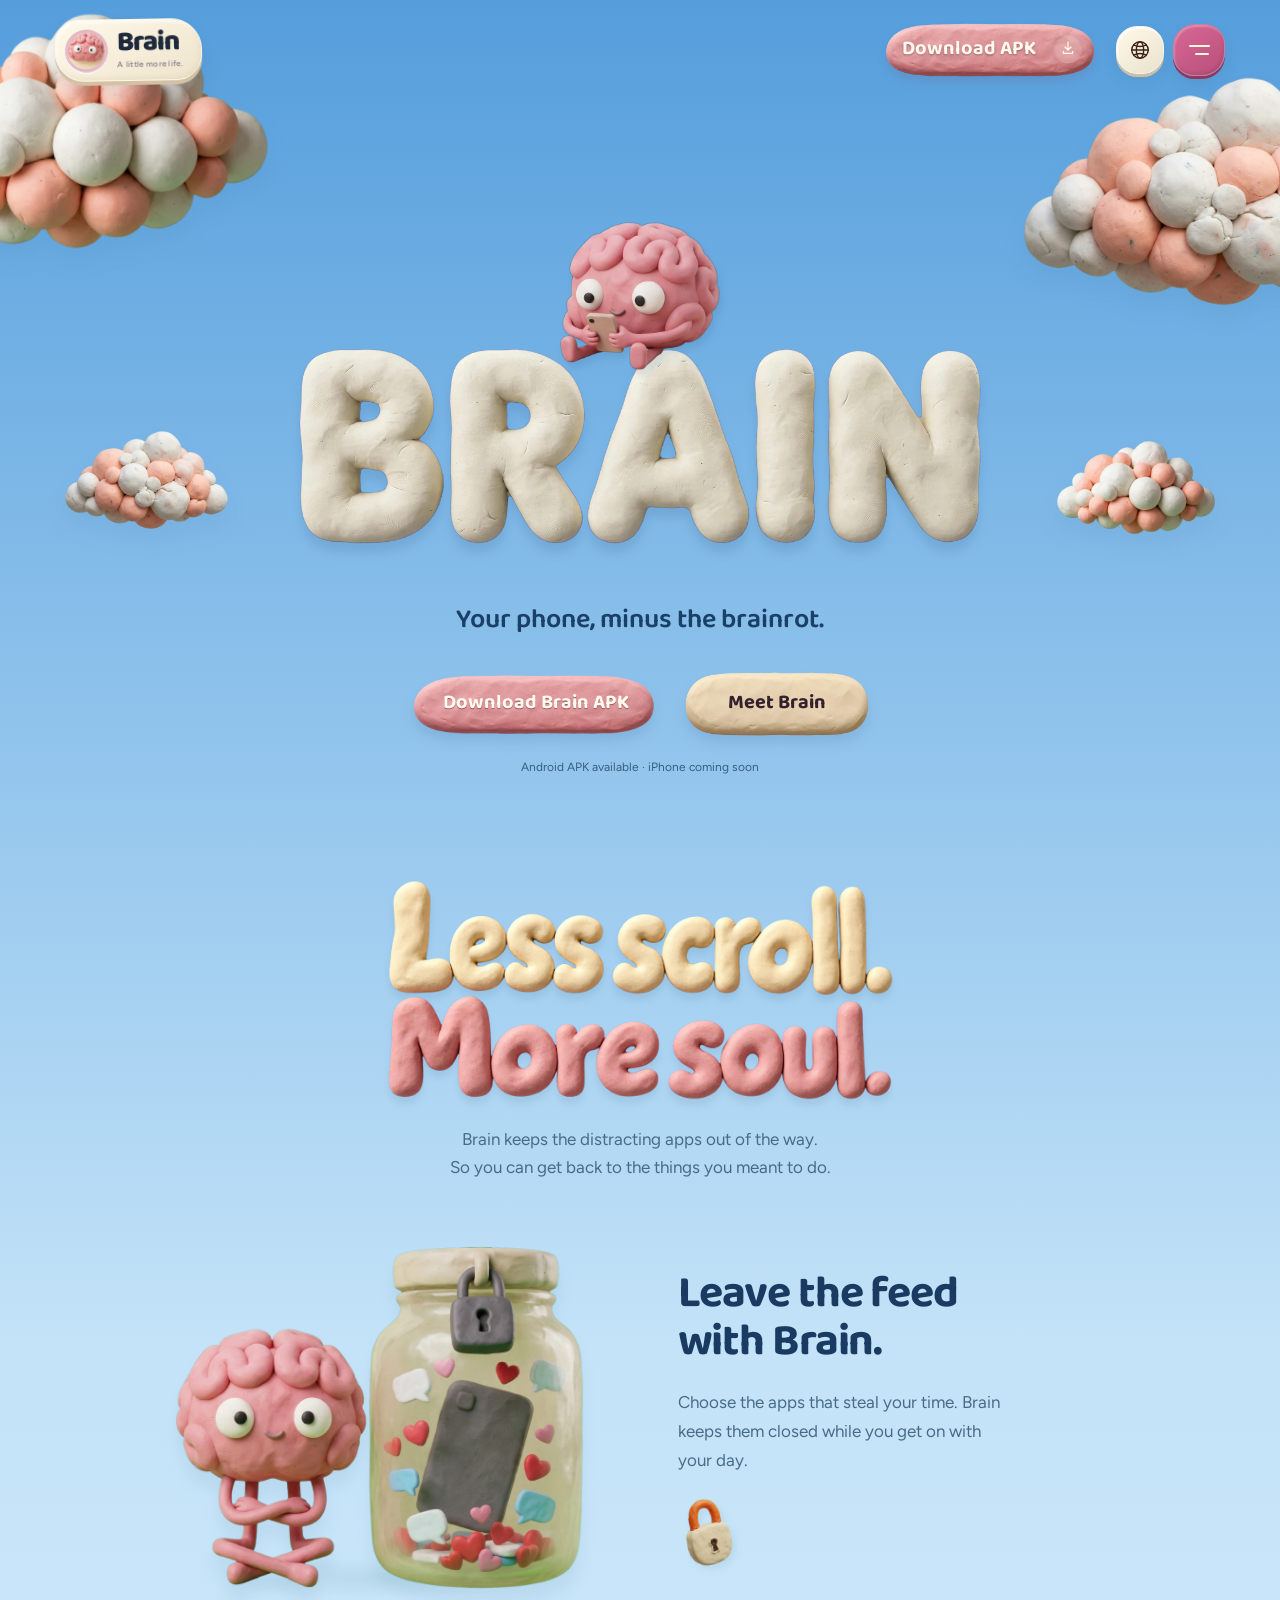
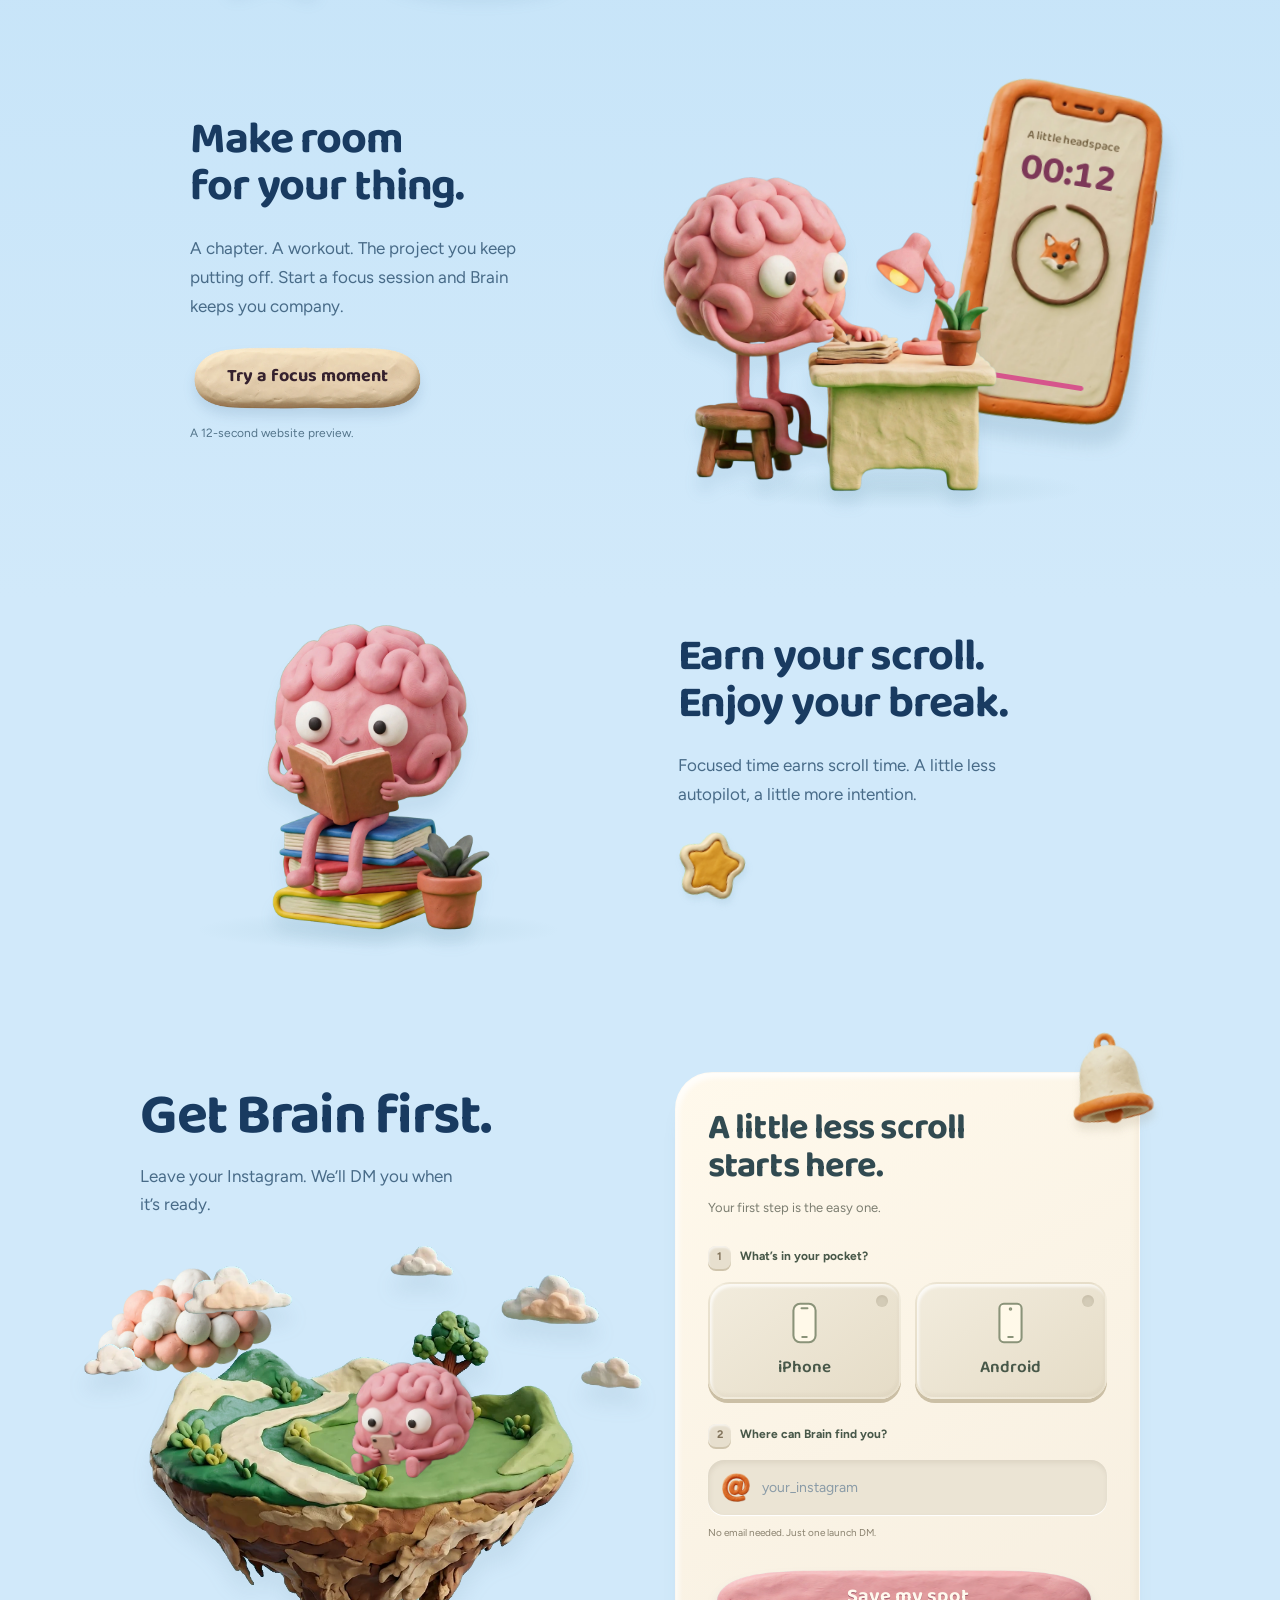
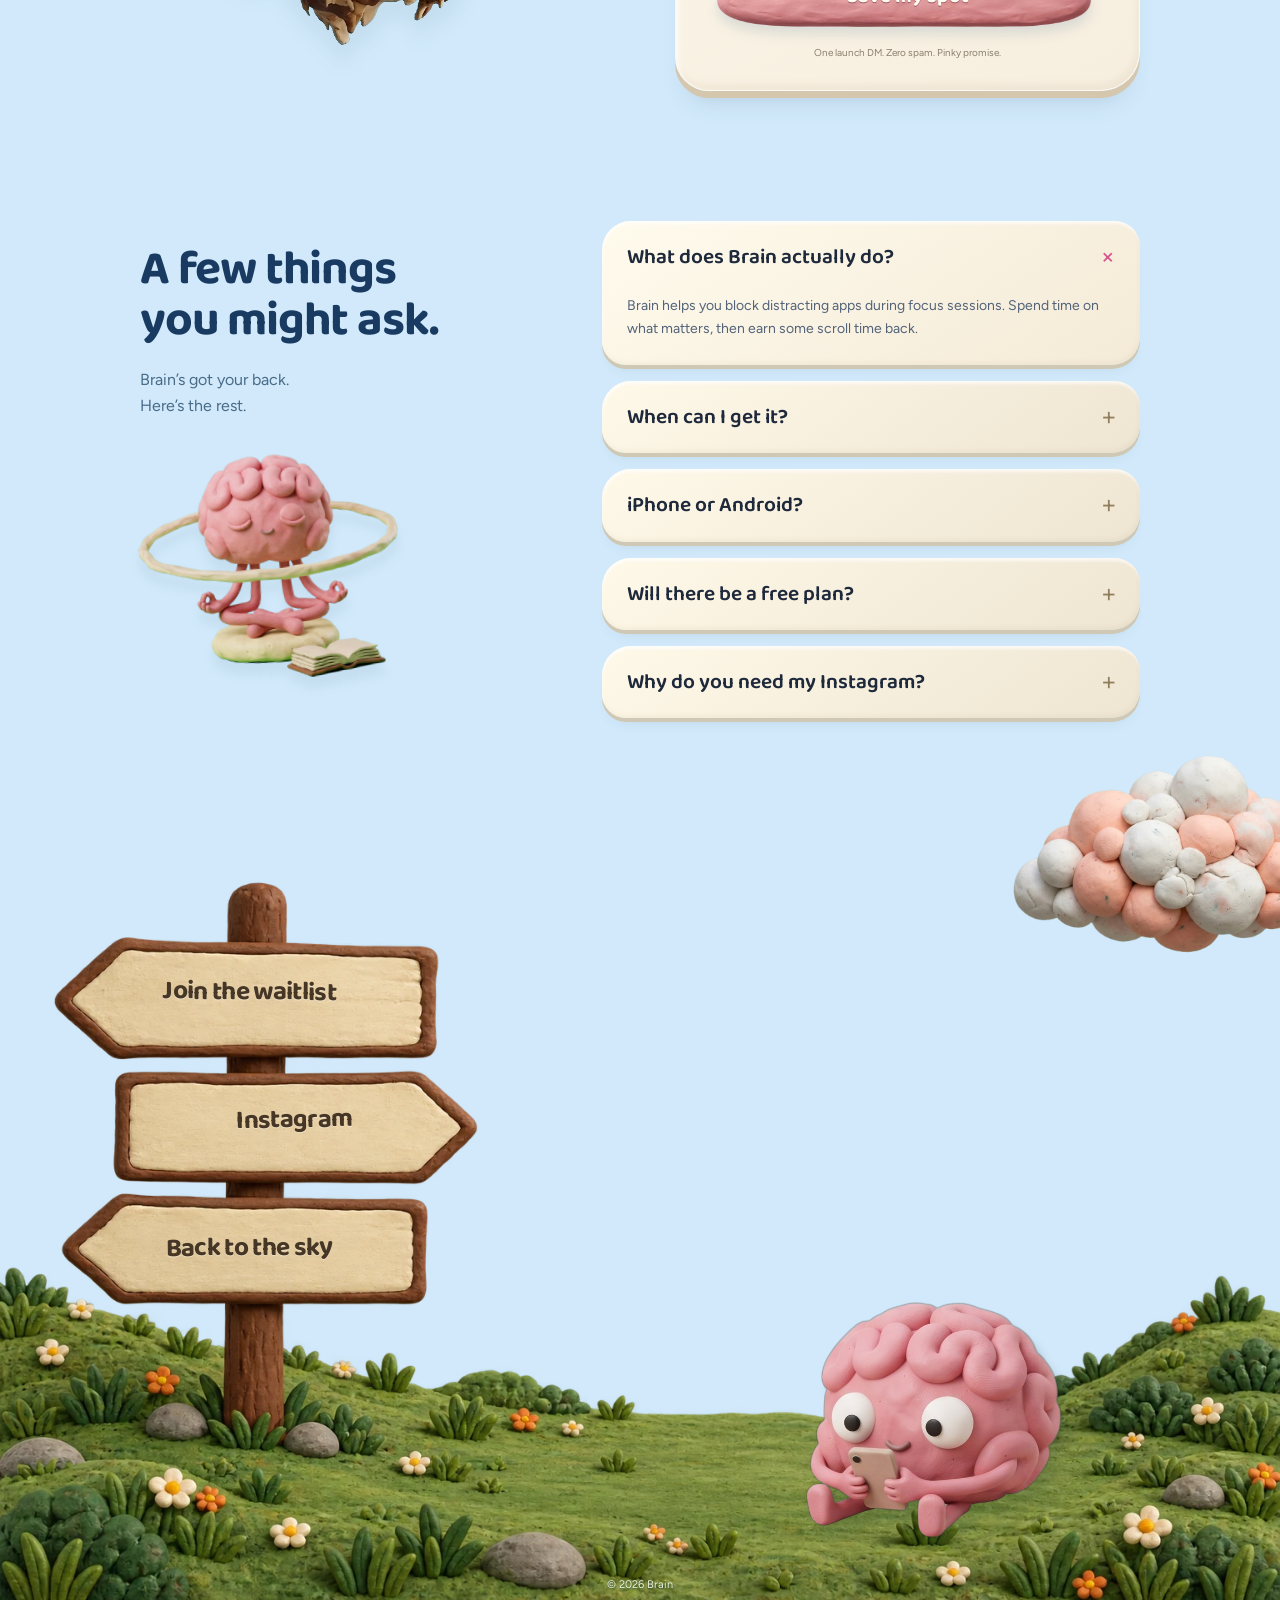
==== commit 164b1c23: "Move waitlist API to Vercel function" ====
--- a/brain/index.html
+++ b/brain/index.html
@@ -124,7 +124,6 @@
         <div class="honeypot" aria-hidden="true"><label for="website">Website</label><input id="website" name="website" tabindex="-1" autocomplete="off"></div>
         <button class="clay-button pink submit-button" id="go" type="submit">Save my spot</button>
         <p class="form-fine">One launch DM. Zero spam. Pinky promise.</p>
-        <p class="preview-notice" id="preview-notice" hidden>Preview mode: saved on this device only.</p>
       </form>
       <div class="done" id="done" hidden tabindex="-1"><img src="assets/pose5.png" alt="Brain celebrating" width="690" height="918" loading="eager" fetchpriority="low" decoding="async"><h3 id="done-title">You’re on the list!</h3><p id="done-description"></p><a class="clay-button pink" href="https://instagram.com/brainandpip" target="_blank" rel="noopener noreferrer">Follow the build</a><button class="text-link" id="join-another" type="button">Use another username</button></div>
     </div>
